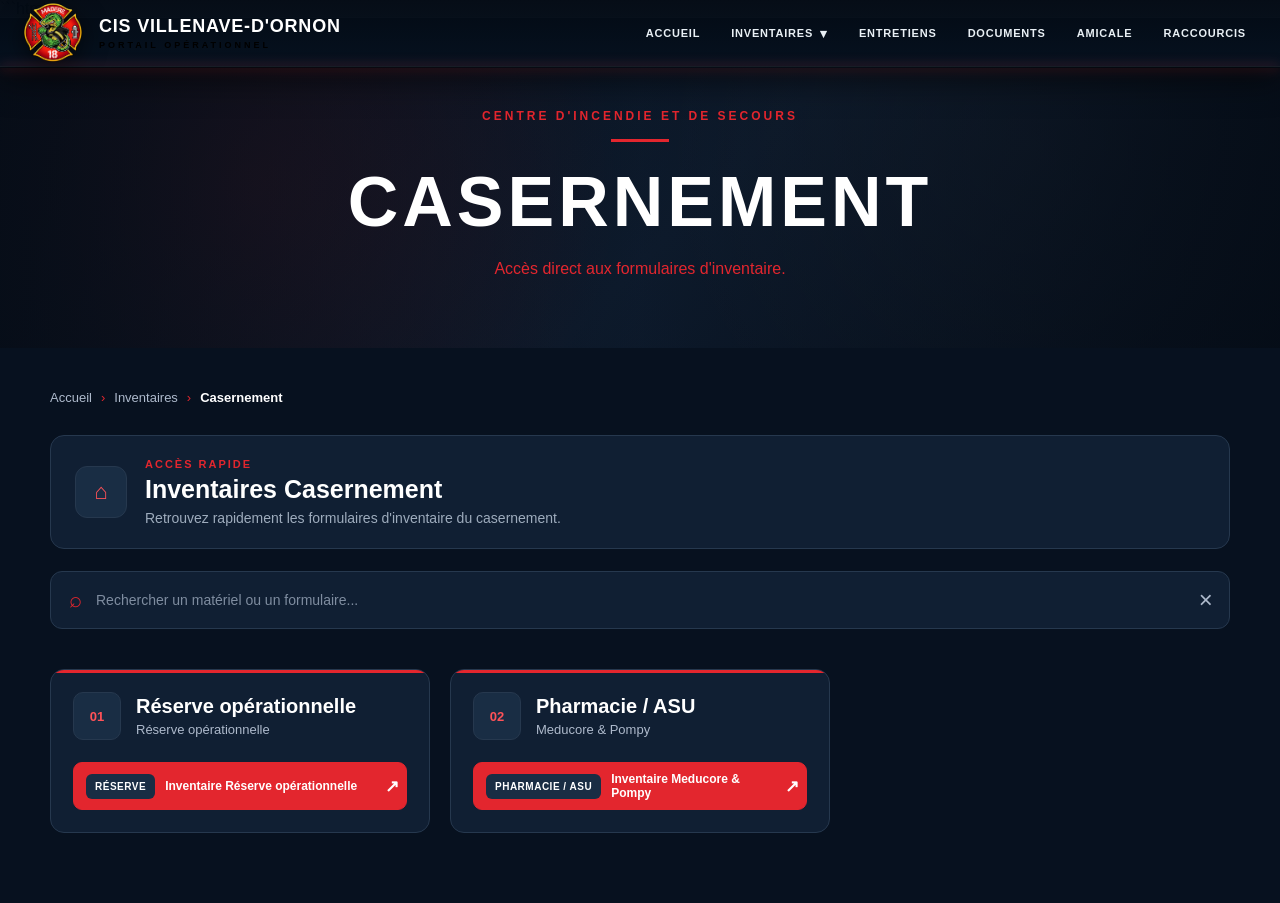
==== casernement.html @ f0e39e86 "Refactor casernement.html for better semantics Updated HTML structure and improved accessibility fea" ====
```html
<!DOCTYPE html>
<html lang="fr">

<head>
    <meta charset="UTF-8">
    <meta name="viewport" content="width=device-width, initial-scale=1.0">

    <title>Casernement — CIS Villenave-d'Ornon</title>

    <link rel="stylesheet" href="style.css">
    <link rel="stylesheet" href="casernement.css">
</head>

<body>

<header class="site-header">

    <div class="header-inner">

        <a href="index.html" class="brand">

            <img
                src="logo1.png"
                alt="CIS Villenave-d'Ornon"
                class="brand-logo"
            >

            <div class="brand-text">

                <div class="brand-title">
                    CIS VILLENAVE-D'ORNON
                </div>

                <div class="brand-subtitle">
                    PORTAIL OPÉRATIONNEL
                </div>

            </div>

        </a>


        <!-- BOUTON HAMBURGER -->

        <button
            class="mobile-toggle"
            id="mobileToggle"
            type="button"
            aria-label="Ouvrir le menu"
            aria-expanded="false"
        >
            <span></span>
            <span></span>
            <span></span>
        </button>


        <!-- MENU -->

        <nav class="nav" id="mainNav">

            <a
                href="index.html"
                class="nav-link"
            >
                ACCUEIL
            </a>


            <!-- INVENTAIRES -->

            <div
                class="nav-dropdown"
                id="inventoryDropdown"
            >

                <button
                    type="button"
                    class="nav-dropdown-toggle"
                    id="inventoryToggle"
                    aria-expanded="false"
                >

                    <span>
                        INVENTAIRES
                    </span>

                    <span class="dropdown-arrow">
                        ▾
                    </span>

                </button>


                <div
                    class="nav-dropdown-menu"
                    id="inventoryMenu"
                >

                    <a href="pages/inventaires.html">
                        <span class="submenu-icon">▣</span>
                        VUE D'ENSEMBLE
                    </a>

                    <a href="ssuap.html">
                        <span class="submenu-icon">＋</span>
                        SSUAP
                    </a>

                    <a href="incendie.html">
                        <span class="submenu-icon">◆</span>
                        INCENDIE
                    </a>

                    <a href="div.html">
                        <span class="submenu-icon">◇</span>
                        DIV
                    </a>

                    <a href="fdf.html">
                        <span class="submenu-icon">▲</span>
                        FDF
                    </a>

                    <a href="specialites.html">
                        <span class="submenu-icon">★</span>
                        SPÉCIALITÉS
                    </a>

                    <a href="standard.html">
                        <span class="submenu-icon">▤</span>
                        STANDARD
                    </a>

                    <a
                        href="casernement.html"
                        class="active"
                    >
                        <span class="submenu-icon">⌂</span>
                        CASERNEMENT
                    </a>

                </div>

            </div>


            <a
                href="pages/entretiens.html"
                class="nav-link"
            >
                ENTRETIENS
            </a>


            <a
                href="pages/documents.html"
                class="nav-link"
            >
                DOCUMENTS
            </a>


            <a
                href="pages/amicale.html"
                class="nav-link"
            >
                AMICALE
            </a>


            <a
                href="pages/raccourcis.html"
                class="nav-link"
            >
                RACCOURCIS
            </a>

        </nav>

    </div>

</header>


<main class="casernement-page">


    <!-- HERO -->

    <section class="casernement-hero">

        <div class="casernement-hero-overlay"></div>

        <div class="casernement-hero-content">

            <div class="casernement-eyebrow">
                CENTRE D'INCENDIE ET DE SECOURS
            </div>

            <div class="casernement-line"></div>

            <h1>
                CASERNEMENT
            </h1>

            <p>
                Accès direct aux formulaires d'inventaire.
            </p>

        </div>

    </section>


    <!-- CONTENU -->

    <section class="casernement-content">

        <div class="casernement-container">


            <!-- BREADCRUMB -->

            <div class="casernement-breadcrumb">

                <a href="index.html">
                    Accueil
                </a>

                <span>›</span>

                <a href="pages/inventaires.html">
                    Inventaires
                </a>

                <span>›</span>

                <strong>
                    Casernement
                </strong>

            </div>


            <!-- INTRO -->

            <div class="casernement-intro">

                <div class="casernement-intro-icon">
                    ⌂
                </div>

                <div>

                    <span class="casernement-label">
                        ACCÈS RAPIDE
                    </span>

                    <h2>
                        Inventaires Casernement
                    </h2>

                    <p>
                        Retrouvez rapidement les formulaires d'inventaire du casernement.
                    </p>

                </div>

            </div>


            <!-- RECHERCHE -->

            <div class="casernement-search">

                <span class="search-icon">
                    ⌕
                </span>

                <input
                    type="search"
                    id="casernementSearch"
                    placeholder="Rechercher un matériel ou un formulaire..."
                    autocomplete="off"
                    aria-label="Rechercher un matériel ou un formulaire"
                >

                <button
                    id="clearSearch"
                    type="button"
                    aria-label="Effacer"
                >
                    ×
                </button>

            </div>


            <div
                id="searchResult"
                class="search-result"
            ></div>


            <!-- CARTES -->

            <div
                class="casernement-grid"
                id="casernementGrid"
            >


                <!-- RÉSERVE OPÉRATIONNELLE -->

                <article
                    class="casernement-card"
                    data-search="réserve opérationnelle réserve casernement inventaire"
                >

                    <div class="casernement-card-header">

                        <span class="casernement-number">
                            01
                        </span>

                        <div>

                            <h3>
                                Réserve opérationnelle
                            </h3>

                            <p>
                                Réserve opérationnelle
                            </p>

                        </div>

                    </div>


                    <div class="casernement-actions">

                        <a
                            href="https://docs.google.com/forms/d/e/1FAIpQLSdKEdVyX-ITwIlX0ebpzCnUv12Ihp459CcIW13tg9Wz7VyOrA/viewform"
                            target="_blank"
                            rel="noopener"
                            class="casernement-button"
                            data-search="réserve opérationnelle réserve"
                        >

                            <span>
                                RÉSERVE
                            </span>

                            <strong>
                                Inventaire Réserve opérationnelle
                            </strong>

                            <b>
                                ↗
                            </b>

                        </a>

                    </div>

                </article>


                <!-- PHARMACIE / ASU -->

                <article
                    class="casernement-card"
                    data-search="pharmacie ASU Meducore Pompy casernement inventaire"
                >

                    <div class="casernement-card-header">

                        <span class="casernement-number">
                            02
                        </span>

                        <div>

                            <h3>
                                Pharmacie / ASU
                            </h3>

                            <p>
                                Meducore &amp; Pompy
                            </p>

                        </div>

                    </div>


                    <div class="casernement-actions">

                        <a
                            href="https://docs.google.com/forms/d/e/1FAIpQLScQ4mzrZjtt0AR9aKFWobl8DNGo-sbTzUiu4pML1xfWlsdzSg/viewform"
                            target="_blank"
                            rel="noopener"
                            class="casernement-button"
                            data-search="pharmacie ASU Meducore Pompy"
                        >

                            <span>
                                PHARMACIE / ASU
                            </span>

                            <strong>
                                Inventaire Meducore &amp; Pompy
                            </strong>

                            <b>
                                ↗
                            </b>

                        </a>

                    </div>

                </article>


            </div>


            <!-- AUCUN RÉSULTAT -->

            <div
                id="noResult"
                class="no-result"
            >

                <div>
                    🔎
                </div>

                <h3>
                    Aucun résultat
                </h3>

                <p>
                    Aucun matériel ou formulaire ne correspond à votre recherche.
                </p>

            </div>


        </div>

    </section>

</main>


<script>
document.addEventListener("DOMContentLoaded", () => {

    /* =====================================================
       MENU MOBILE
       ===================================================== */

    const mobileToggle = document.getElementById("mobileToggle");
    const mainNav = document.getElementById("mainNav");

    if (mobileToggle && mainNav) {

        mobileToggle.addEventListener("click", () => {

            mainNav.classList.toggle("active");

        });

    }


    /* =====================================================
       MENU INVENTAIRES
       ===================================================== */

    const inventoryDropdown =
        document.getElementById("inventoryDropdown");

    const inventoryToggle =
        document.getElementById("inventoryToggle");

    if (inventoryDropdown && inventoryToggle) {

        inventoryToggle.addEventListener("click", (event) => {

            event.preventDefault();
            event.stopPropagation();

            inventoryDropdown.classList.toggle("open");

        });

    }


    /* =====================================================
       RECHERCHE CASERNEMENT
       ===================================================== */

    const searchInput =
        document.getElementById("casernementSearch");

    const clearSearch =
        document.getElementById("clearSearch");

    const cards =
        document.querySelectorAll(".casernement-card");

    const noResult =
        document.getElementById("noResult");

    const searchResult =
        document.getElementById("searchResult");


    if (!searchInput) return;


    function normalize(text) {

        return text
            .toLowerCase()
            .normalize("NFD")
            .replace(/[\u0300-\u036f]/g, "");

    }


    function performSearch() {

        const query =
            normalize(searchInput.value.trim());

        let visibleCards = 0;


        cards.forEach(card => {

            const cardText =
                normalize(
                    card.innerText + " " +
                    Array.from(
                        card.querySelectorAll("[data-search]")
                    )
                    .map(element => element.dataset.search)
                    .join(" ")
                );


            const match =
                query === "" ||
                cardText.includes(query);


            card.style.display =
                match ? "" : "none";


            if (match) {
                visibleCards++;
            }

        });


        if (query !== "") {

            searchResult.textContent =
                visibleCards === 0
                    ? ""
                    : `${visibleCards} résultat${visibleCards > 1 ? "s" : ""}`;

        } else {

            searchResult.textContent = "";

        }


        if (query !== "" && visibleCards === 0) {

            noResult.classList.add("show");

        } else {

            noResult.classList.remove("show");

        }

    }


    searchInput.addEventListener(
        "input",
        performSearch
    );


    if (clearSearch) {

        clearSearch.addEventListener("click", () => {

            searchInput.value = "";

            performSearch();

            searchInput.focus();

        });

    }


    searchInput.addEventListener("keydown", (event) => {

        if (event.key === "Escape") {

            searchInput.value = "";

            performSearch();

        }

    });

});
</script>


</body>
</html>
---- style.css ----
```css
/* =========================================================
   CIS VILLENAVE-D'ORNON
   STYLE PREMIUM — PARTIE 1/2
   ========================================================= */

:root {
    --navy-dark: #030912;
    --navy: #071321;
    --navy-card: #0c2035;
    --navy-light: #14334f;

    --red: #d71920;
    --red-light: #ff4148;
    --red-dark: #a80f15;

    --white: #ffffff;
    --text: #edf3f8;
    --muted: #aab9c7;

    --header-height: 92px;
}


/* =========================================================
   RESET
   ========================================================= */

* {
    margin: 0;
    padding: 0;
    box-sizing: border-box;
}

html {
    width: 100%;
    min-height: 100%;
    scroll-behavior: smooth;
}

body {
    width: 100%;
    min-height: 100vh;
    overflow-x: hidden;

    font-family:
        Arial,
        Helvetica,
        sans-serif;

    color: var(--text);
    background: var(--navy-dark);
}


/* =========================================================
   AUCUN SOULIGNEMENT
   ========================================================= */

a,
a:hover,
a:focus,
a:active,
a:visited {
    text-decoration: none !important;
}


/* =========================================================
   HEADER
   ========================================================= */

.site-header {
    position: fixed;

    top: 0;
    left: 0;

    width: 100%;
    height: var(--header-height);

    z-index: 9999;

    background:
        linear-gradient(
            180deg,
            rgba(3, 10, 20, 0.99),
            rgba(6, 18, 32, 0.98)
        );

    border-bottom:
        1px solid
        rgba(255, 255, 255, 0.08);

    box-shadow:
        0 10px 35px
        rgba(0, 0, 0, 0.65);
}


/* filet rouge */

.site-header::after {
    content: "";

    position: absolute;

    left: 0;
    bottom: -2px;

    width: 100%;
    height: 2px;

    background:
        linear-gradient(
            90deg,
            transparent,
            var(--red-dark),
            var(--red-light),
            var(--red-dark),
            transparent
        );

    box-shadow:
        0 0 12px
        rgba(255, 65, 72, 0.55);
}


.header-inner {
    width:
        min(
            1400px,
            calc(100% - 40px)
        );

    height: 100%;

    margin: 0 auto;

    display: flex;

    align-items: center;

    justify-content: space-between;

    gap: 25px;
}


/* =========================================================
   MARQUE / LOGO
   ========================================================= */

.brand {
    display: flex;

    align-items: center;

    gap: 13px;

    min-width: 0;

    color: var(--white) !important;

    text-decoration: none !important;
}

.brand-logo {
    width: 66px;
    height: 66px;

    flex-shrink: 0;

    object-fit: contain;

    filter:
        drop-shadow(
            0 5px 12px
            rgba(0, 0, 0, 0.65)
        );
}

.brand-text {
    display: flex;

    flex-direction: column;

    gap: 5px;

    white-space: nowrap;
}

.brand-title {
    color: #ffffff;

    font-size: 18px;

    font-weight: 900;

    line-height: 1;

    letter-spacing: 0.8px;
}

.brand-subtitle {
    color: var(--red-light);

    font-size: 9px;

    font-weight: 800;

    letter-spacing: 3px;
}


/* =========================================================
   NAVIGATION
   ========================================================= */

.nav {
    display: flex;

    align-items: center;

    gap: 3px;
}

.nav-link,
.nav-dropdown-toggle {
    position: relative;

    min-height: 46px;

    padding:
        0 14px;

    display: flex;

    align-items: center;

    justify-content: center;

    gap: 7px;

    border: 0;

    border-radius: 6px;

    background: transparent !important;

    color: #e9f0f5 !important;

    font-size: 11px;

    font-weight: 800;

    letter-spacing: 0.8px;

    cursor: pointer;

    outline: none;

    text-decoration: none !important;

    transition:
        background 0.25s ease,
        color 0.25s ease;
}

.nav-link:hover,
.nav-dropdown-toggle:hover {
    color: #ffffff !important;

    background:
        rgba(255, 255, 255, 0.06) !important;
}


/*
   IMPORTANT :
   aucune ligne sous le texte du menu.
*/

.nav-link::after,
.nav-dropdown-toggle::after {
    display: none !important;
}


/* =========================================================
   INVENTAIRES — SOUS-MENU
   ========================================================= */

.nav-dropdown {
    position: relative;
}

.dropdown-arrow {
    color: var(--red-light);

    font-size: 13px;

    line-height: 1;

    transition:
        transform 0.25s ease;
}

.nav-dropdown.open
.dropdown-arrow {
    transform:
        rotate(180deg);
}

.nav-dropdown-menu {
    position: absolute;

    top:
        calc(100% + 10px);

    left: 50%;

    width: 245px;

    padding: 7px;

    background:
        linear-gradient(
            145deg,
            #102942,
            #050d18
        );

    border:
        1px solid
        rgba(255, 255, 255, 0.12);

    border-top:
        2px solid
        var(--red);

    border-radius:
        0 0 9px 9px;

    box-shadow:
        0 20px 45px
        rgba(0, 0, 0, 0.70);

    transform:
        translateX(-50%)
        translateY(-8px);

    opacity: 0;

    visibility: hidden;

    pointer-events: none;

    transition:
        opacity 0.2s ease,
        transform 0.2s ease;
}

.nav-dropdown:hover
.nav-dropdown-menu,
.nav-dropdown.open
.nav-dropdown-menu {
    opacity: 1;

    visibility: visible;

    pointer-events: auto;

    transform:
        translateX(-50%)
        translateY(0);
}

.nav-dropdown-menu a {
    width: 100%;

    min-height: 43px;

    padding:
        0 13px;

    display: flex;

    align-items: center;

    gap: 10px;

    border-radius: 5px;

    color: #e5edf3 !important;

    font-size: 11px;

    font-weight: 700;

    text-decoration: none !important;

    transition:
        background 0.2s ease,
        padding-left 0.2s ease;
}

.nav-dropdown-menu a:hover {
    padding-left: 18px;

    color: #ffffff !important;

    background:
        rgba(215, 25, 32, 0.16);
}

.submenu-icon {
    width: 21px;

    flex-shrink: 0;

    color: var(--red-light);

    text-align: center;

    font-size: 14px;
}


/* =========================================================
   HAMBURGER
   ========================================================= */

.mobile-toggle {
    display: none;

    width: 46px;
    height: 46px;

    flex-shrink: 0;

    align-items: center;

    justify-content: center;

    flex-direction: column;

    gap: 5px;

    border:
        1px solid
        rgba(255, 255, 255, 0.15);

    border-radius: 7px;

    background:
        linear-gradient(
            145deg,
            #12304c,
            #071522
        ) !important;

    cursor: pointer;

    outline: none;

    box-shadow:
        0 8px 20px
        rgba(0, 0, 0, 0.40);
}

.mobile-toggle span {
    width: 23px;
    height: 2px;

    display: block;

    background: #ffffff;

    border-radius: 3px;

    transition:
        transform 0.25s ease,
        opacity 0.25s ease;
}

.mobile-toggle.open
span:nth-child(1) {
    transform:
        translateY(7px)
        rotate(45deg);
}

.mobile-toggle.open
span:nth-child(2) {
    opacity: 0;
}

.mobile-toggle.open
span:nth-child(3) {
    transform:
        translateY(-7px)
        rotate(-45deg);
}


/* =========================================================
   MAIN
   ========================================================= */

main {
    width: 100%;

    padding-top:
        var(--header-height);

    background:
        linear-gradient(
            180deg,
            #050d18,
            #071523
        );
}


/* =========================================================
   HERO
   ========================================================= */

.hero {
    position: relative;

    width: 100%;

    height: 250px;
    min-height: 250px;

    display: flex;

    align-items: center;

    justify-content: center;

    padding:
        20px 25px;

    overflow: hidden;

    text-align: center;

    background-color: #071321;

    background-image:
        linear-gradient(
            rgba(3, 9, 18, 0.03),
            rgba(3, 9, 18, 0.08)
        ),
        url("photo.png");

    background-size: cover;

    background-position: center center;

    background-repeat: no-repeat;
}


/* voile presque transparent */

.hero-overlay {
    position: absolute;

    inset: 0;

    background:
        rgba(0, 0, 0, 0.025);

    pointer-events: none;
}


/* fondu discret en bas */

.hero::after {
    content: "";

    position: absolute;

    left: 0;
    bottom: 0;

    width: 100%;
    height: 28px;

    background:
        linear-gradient(
            transparent,
            rgba(5, 13, 24, 0.90)
        );

    pointer-events: none;
}

.hero-content {
    position: relative;

    z-index: 3;

    width: 100%;

    max-width: 950px;

    display: flex;

    flex-direction: column;

    align-items: center;

    justify-content: center;
}

.eyebrow {
    margin-bottom: 8px;

    color: #ffffff;

    font-size: 9px;

    font-weight: 800;

    letter-spacing: 2.5px;

    text-shadow:
        0 2px 8px
        rgba(0, 0, 0, 0.95);
}

.hero h1 {
    color: #ffffff;

    font-size:
        clamp(
            34px,
            5vw,
            60px
        );

    line-height: 1;

    font-weight: 900;

    letter-spacing: 1px;

    text-shadow:
        0 3px 14px
        rgba(0, 0, 0, 0.95);
}

.hero-line {
    width: 65px;

    height: 3px;

    margin:
        11px 0;

    border-radius: 5px;

    background:
        linear-gradient(
            90deg,
            var(--red-dark),
            var(--red-light),
            var(--red-dark)
        );

    box-shadow:
        0 0 12px
        rgba(255, 65, 72, 0.65);
}

.hero p {
    margin-bottom: 13px;

    color: #ffffff;

    font-size: 12px;

    line-height: 1.4;

    text-shadow:
        0 2px 9px
        rgba(0, 0, 0, 0.95);
}


/* =========================================================
   BOUTON HERO
   ========================================================= */

.hero-button {
    position: relative;

    min-width: 155px;
    min-height: 39px;

    padding:
        0 22px;

    display: inline-flex;

    align-items: center;

    justify-content: center;

    overflow: hidden;

    border:
        1px solid
        rgba(255, 255, 255, 0.20);

    border-radius: 5px;

    background:
        linear-gradient(
            135deg,
            #e52a31,
            #a70f15
        );

    color: #ffffff !important;

    font-size: 10px;

    font-weight: 900;

    letter-spacing: 1.2px;

    text-decoration: none !important;

    box-shadow:
        0 8px 22px
        rgba(0, 0, 0, 0.45),
        0 0 15px
        rgba(215, 25, 32, 0.22);

    transition:
        transform 0.25s ease,
        box-shadow 0.25s ease;
}

.hero-button:hover {
    transform:
        translateY(-2px);

    box-shadow:
        0 12px 28px
        rgba(0, 0, 0, 0.55),
        0 0 22px
        rgba(215, 25, 32, 0.32);
}

.hero-button::before {
    content: "";

    position: absolute;

    top: 0;
    left: -120%;

    width: 65%;
    height: 100%;

    background:
        linear-gradient(
            90deg,
            transparent,
            rgba(255, 255, 255, 0.28),
            transparent
        );

    transform:
        skewX(-20deg);

    transition:
        left 0.6s ease;
}

.hero-button:hover::before {
    left: 140%;
}
```css
/* =========================================================
   CIS VILLENAVE-D'ORNON
   STYLE PREMIUM — PARTIE 2/2
   ========================================================= */


/* =========================================================
   CARTES
   ========================================================= */

.quick-access {
    position: relative;

    width:
        min(
            1380px,
            calc(100% - 50px)
        );

    margin: 0 auto;

    padding:
        25px 0 65px;
}

.cards {
    display: grid;

    grid-template-columns:
        repeat(
            5,
            minmax(0, 1fr)
        );

    gap: 20px;
}


/* =========================================================
   CARTE PRINCIPALE
   ========================================================= */

.card {
    position: relative;

    min-width: 0;

    min-height: 245px;

    padding:
        24px 22px;

    overflow: hidden;

    display: flex;

    flex-direction: column;

    background:
        linear-gradient(
            145deg,
            #12304b 0%,
            #0b2034 48%,
            #06111d 100%
        ) !important;

    color: #ffffff !important;

    border:
        1px solid
        rgba(255, 255, 255, 0.11);

    border-top:
        3px solid
        var(--red);

    border-radius: 10px;

    box-shadow:
        0 15px 35px
        rgba(0, 0, 0, 0.48),

        inset 0 1px 0
        rgba(255, 255, 255, 0.08);

    text-decoration:
        none !important;

    transition:
        transform 0.3s ease,
        box-shadow 0.3s ease,
        border-color 0.3s ease;
}


/* reflet */

.card::before {
    content: "";

    position: absolute;

    top: -70%;
    left: -130%;

    width: 70%;
    height: 210%;

    background:
        linear-gradient(
            90deg,
            transparent,
            rgba(255, 255, 255, 0.10),
            transparent
        );

    transform:
        rotate(14deg);

    pointer-events: none;

    transition:
        left 0.7s ease;
}

.card:hover::before {
    left: 150%;
}

.card:hover {
    transform:
        translateY(-6px);

    border-color:
        rgba(255, 255, 255, 0.18);

    box-shadow:
        0 23px 45px
        rgba(0, 0, 0, 0.58),

        0 0 25px
        rgba(215, 25, 32, 0.18),

        inset 0 1px 0
        rgba(255, 255, 255, 0.10);
}


/* =========================================================
   ICÔNE
   ========================================================= */

.card-icon {
    position: relative;

    z-index: 2;

    width: 50px;
    height: 50px;

    min-width: 50px;
    min-height: 50px;

    margin-bottom: 17px;

    display: flex;

    align-items: center;
    justify-content: center;

    border:
        1px solid
        rgba(255, 255, 255, 0.18);

    border-radius: 9px;

    background:
        linear-gradient(
            145deg,
            #e52a31,
            #a70f15
        );

    color: #ffffff;

    font-size: 22px;

    line-height: 1;

    box-shadow:
        0 8px 18px
        rgba(0, 0, 0, 0.40),

        0 0 14px
        rgba(215, 25, 32, 0.18);

    transition:
        transform 0.3s ease,
        box-shadow 0.3s ease;
}

.card:hover .card-icon {
    transform:
        translateY(-3px);

    box-shadow:
        0 12px 24px
        rgba(0, 0, 0, 0.45),

        0 0 20px
        rgba(215, 25, 32, 0.30);
}


/* =========================================================
   TITRE DES CARTES
   ========================================================= */

.card h3 {
    position: relative;

    z-index: 2;

    width: 100%;

    margin:
        0 0 10px;

    color: #ffffff !important;

    font-size: 15px;

    font-weight: 900;

    line-height: 1.3;

    letter-spacing: 0.4px;

    white-space: normal;

    overflow: visible;

    text-overflow: clip;

    word-break: normal;

    overflow-wrap: break-word;

    text-decoration:
        none !important;
}


/* =========================================================
   DESCRIPTION
   ========================================================= */

.card p {
    position: relative;

    z-index: 2;

    width: 100%;

    margin: 0;

    flex: 1;

    color: #b8c6d1 !important;

    font-size: 12px;

    font-weight: 400;

    line-height: 1.6;

    white-space: normal;

    overflow: visible;

    text-overflow: clip;

    word-break: normal;

    overflow-wrap: break-word;

    text-decoration:
        none !important;
}


/* =========================================================
   LIEN ACCÉDER
   ========================================================= */

.card-link {
    position: relative;

    z-index: 2;

    display: block;

    width: 100%;

    margin-top: 18px;

    color: #ffffff !important;

    font-size: 10px;

    font-weight: 900;

    line-height: 1.3;

    letter-spacing: 1.2px;

    white-space: nowrap;

    text-decoration:
        none !important;

    transition:
        color 0.2s ease;
}

.card:hover .card-link {
    color:
        var(--red-light) !important;
}


/* =========================================================
   FOOTER
   ========================================================= */

footer {
    width: 100%;

    background:
        linear-gradient(
            180deg,
            #071321,
            #030912
        );

    color: #ffffff;
}

.footer-red-band {
    width: 100%;

    height: 3px;

    background:
        linear-gradient(
            90deg,
            transparent,
            var(--red),
            var(--red-light),
            var(--red),
            transparent
        );

    box-shadow:
        0 0 12px
        rgba(215, 25, 32, 0.55);
}

.footer-inner {
    width:
        min(
            1380px,
            calc(100% - 50px)
        );

    margin: 0 auto;

    padding:
        30px 0;

    display: flex;

    align-items: center;

    justify-content: space-between;

    gap: 30px;
}

.footer-brand {
    display: flex;

    flex-direction: column;

    gap: 5px;
}

.footer-brand strong {
    color: #ffffff;

    font-size: 13px;

    font-weight: 900;

    letter-spacing: 0.8px;
}

.footer-brand span {
    color: #788b9c;

    font-size: 10px;
}

.footer-links {
    display: flex;

    flex-wrap: wrap;

    align-items: center;

    justify-content: flex-end;

    gap:
        10px 18px;
}

.footer-links a {
    color: #9eafbf !important;

    font-size: 10px;

    font-weight: 700;

    text-decoration:
        none !important;

    transition:
        color 0.2s ease;
}

.footer-links a:hover {
    color:
        #ffffff !important;
}

.footer-bottom {
    width: 100%;

    padding:
        12px 20px;

    border-top:
        1px solid
        rgba(255, 255, 255, 0.06);

    background:
        rgba(0, 0, 0, 0.22);

    color: #617384;

    text-align: center;

    font-size: 9px;

    line-height: 1.5;
}


/* =========================================================
   TABLETTE
   ========================================================= */

@media screen and (max-width: 1150px) {

    .header-inner {
        width:
            calc(100% - 30px);
    }

    .brand-title {
        font-size: 16px;
    }

    .nav-link,
    .nav-dropdown-toggle {
        padding:
            0 8px;

        font-size: 10px;
    }

    .quick-access {
        width:
            calc(100% - 30px);
    }

    .cards {
        grid-template-columns:
            repeat(
                3,
                minmax(0, 1fr)
            );

        gap: 18px;
    }

    .card {
        min-height: 230px;
    }
}


/* =========================================================
   MOBILE
   ========================================================= */

@media screen and (max-width: 850px) {

    :root {
        --header-height: 76px;
    }


    /* HEADER */

    .site-header {
        height:
            var(--header-height);
    }

    .header-inner {
        width: 100%;

        padding:
            0 12px;

        gap: 8px;
    }

    .brand {
        flex: 1;

        gap: 9px;
    }

    .brand-logo {
        width: 50px;
        height: 50px;
    }

    .brand-title {
        overflow: hidden;

        text-overflow: ellipsis;

        white-space: nowrap;

        font-size: 13px;

        letter-spacing: 0.3px;
    }

    .brand-subtitle {
        display: none;
    }

    .mobile-toggle {
        display: flex;
    }


    /* MENU */

    .nav {
        position: fixed !important;

        top:
            var(--header-height) !important;

        left: 0 !important;

        width: 100% !important;

        height:
            calc(
                100dvh -
                var(--header-height)
            );

        max-height:
            calc(
                100dvh -
                var(--header-height)
            );

        overflow-y: auto;

        display: none;

        flex-direction: column;

        align-items: stretch;

        gap: 0;

        padding:
            8px 12px 25px;

        background:
            linear-gradient(
                180deg,
                #071426,
                #030b15
            ) !important;

        border-bottom:
            2px solid
            var(--red);

        box-shadow:
            0 20px 45px
            rgba(0, 0, 0, 0.75);

        z-index: 9998;
    }

    .nav.active {
        display: flex !important;
    }

    .nav-link,
    .nav-dropdown-toggle {
        width: 100% !important;

        min-height: 52px;

        padding:
            0 16px;

        justify-content:
            space-between;

        color:
            #edf3f8 !important;

        font-size: 13px;

        text-align: left;

        text-decoration:
            none !important;
    }

    .nav-link::after,
    .nav-dropdown-toggle::after {
        display: none !important;
    }

    .nav-link:hover,
    .nav-dropdown-toggle:hover {
        background:
            rgba(
                255,
                255,
                255,
                0.05
            ) !important;
    }


    /* SOUS-MENU MOBILE */

    .nav-dropdown {
        width: 100%;
    }

    .nav-dropdown-menu {
        position: static !important;

        width: 100% !important;

        display: none;

        margin: 0;

        padding:
            4px 0 8px 12px;

        background:
            rgba(
                0,
                0,
                0,
                0.18
            ) !important;

        border: 0 !important;

        border-left:
            2px solid
            var(--red) !important;

        border-radius: 0 !important;

        box-shadow: none !important;

        transform: none !important;

        opacity: 1 !important;

        visibility: visible !important;

        pointer-events: auto !important;
    }

    .nav-dropdown.open
    .nav-dropdown-menu {
        display: block !important;
    }

    .nav-dropdown-menu a {
        width: 100%;

        min-height: 45px;

        padding:
            0 14px;

        display: flex;

        align-items: center;

        gap: 10px;

        color:
            #dce6ee !important;

        font-size: 12px;

        text-decoration:
            none !important;
    }

    .nav-dropdown-menu a:hover {
        padding-left:
            18px;

        background:
            rgba(
                215,
                25,
                32,
                0.14
            ) !important;
    }


    /* HERO MOBILE */

    main {
        padding-top:
            var(--header-height);
    }

    .hero {
        height: 250px;
        min-height: 250px;

        padding:
            18px 15px;

        background-size:
            cover;

        background-position:
            center center;
    }

    .hero::after {
        height: 22px;
    }

    .eyebrow {
        margin-bottom: 7px;

        font-size: 8px;

        letter-spacing: 1.8px;
    }

    .hero h1 {
        font-size:
            clamp(
                27px,
                9vw,
                43px
            );

        line-height: 1.05;
    }

    .hero-line {
        width: 52px;

        height: 2px;

        margin:
            10px 0;
    }

    .hero p {
        max-width: 310px;

        margin-bottom: 12px;

        font-size: 12px;
    }

    .hero-button {
        min-width: 145px;

        min-height: 38px;
    }


    /* CARTES MOBILE */

    .quick-access {
        width:
            calc(100% - 22px);

        padding:
            17px 0 45px;
    }

    .cards {
        grid-template-columns: 1fr;

        gap: 14px;
    }

    .card {
        width: 100%;

        min-height: 205px;

        padding:
            21px 20px;
    }

    .card-icon {
        width: 49px;
        height: 49px;

        min-width: 49px;
        min-height: 49px;

        margin-bottom: 15px;

        font-size: 21px;
    }

    .card h3 {
        font-size: 16px;

        line-height: 1.3;
    }

    .card p {
        font-size: 13px;

        line-height: 1.55;
    }

    .card-link {
        margin-top: 17px;
    }


    /* FOOTER MOBILE */

    .footer-inner {
        width:
            calc(100% - 24px);

        padding:
            27px 0;

        flex-direction:
            column;

        align-items:
            flex-start;

        gap: 20px;
    }

    .footer-links {
        width: 100%;

        justify-content:
            flex-start;

        gap:
            12px 17px;
    }
}


/* =========================================================
   PETIT MOBILE
   ========================================================= */

@media screen and (max-width: 420px) {

    :root {
        --header-height: 72px;
    }

    .header-inner {
        padding:
            0 10px;
    }

    .brand-logo {
        width: 46px;
        height: 46px;
    }

    .brand-title {
        font-size: 12px;
    }

    .mobile-toggle {
        width: 42px;
        height: 42px;
    }

    .hero {
        height: 250px;
        min-height: 250px;

        background-position:
            center center;
    }

    .hero h1 {
        font-size: 28px;
    }

    .quick-access {
        width:
            calc(100% - 18px);
    }

    .card {
        min-height: 200px;

        padding:
            20px 18px;
    }

    .card-icon {
        width: 48px;
        height: 48px;

        min-width: 48px;
        min-height: 48px;
    }

    .card h3 {
        font-size: 15px;
    }

    .card p {
        font-size: 12px;

        line-height: 1.55;
    }
}


/* =========================================================
   ACCESSIBILITÉ
   ========================================================= */

@media (prefers-reduced-motion: reduce) {

    *,
    *::before,
    *::after {
        animation-duration: 0.01ms !important;
        animation-iteration-count: 1 !important;
        transition-duration: 0.01ms !important;
    }
}
/* =========================================================
   CORRECTION HEADER — INCENDIE
   ========================================================= */

/* Logo utilisé par les pages */
.brand img {
    width: 66px !important;
    height: 66px !important;

    flex-shrink: 0 !important;

    object-fit: contain !important;

    display: block !important;

    filter:
        drop-shadow(
            0 5px 12px
            rgba(0, 0, 0, 0.65)
        );
}


/* Le HTML utilise main-nav et non nav */
.main-nav {
    display: flex;

    align-items: center;

    gap: 3px;
}


/* Liens du menu */
.main-nav > a,
.main-nav .nav-dropdown-toggle {
    position: relative;

    min-height: 46px;

    padding: 0 14px;

    display: flex;

    align-items: center;

    justify-content: center;

    gap: 7px;

    border: 0;

    border-radius: 6px;

    background: transparent !important;

    color: #e9f0f5 !important;

    font-size: 11px;

    font-weight: 800;

    letter-spacing: 0.8px;

    cursor: pointer;

    text-decoration: none !important;
}


/* =========================================================
   MOBILE
   ========================================================= */

@media screen and (max-width: 850px) {

    .brand img {
        width: 50px !important;
        height: 50px !important;
    }

    .main-nav {
        position: fixed !important;

        top: var(--header-height) !important;

        left: 0 !important;

        width: 100% !important;

        height: calc(100dvh - var(--header-height));

        overflow-y: auto;

        display: none;

        flex-direction: column;

        align-items: stretch;

        gap: 0;

        padding: 8px 12px 25px;

        background:
            linear-gradient(
                180deg,
                #071426,
                #030b15
            ) !important;

        border-bottom:
            2px solid
            var(--red);

        box-shadow:
            0 20px 45px
            rgba(0, 0, 0, 0.75);

        z-index: 9998;
    }

    .main-nav.open {
        display: flex !important;
    }

    .main-nav > a,
    .main-nav .nav-dropdown-toggle {
        width: 100% !important;

        min-height: 52px;

        padding: 0 16px;

        justify-content: space-between;

        font-size: 13px;
    }
}

/* =========================================================
   MENU PRINCIPAL — COMPATIBILITÉ MAIN-NAV
   ========================================================= */

.main-nav {
    display: flex;
    align-items: center;
    gap: 3px;
}

.main-nav > a,
.main-nav .nav-dropdown-toggle {
    position: relative;
    min-height: 46px;
    padding: 0 14px;

    display: flex;
    align-items: center;
    justify-content: center;

    gap: 7px;

    border: 0;
    border-radius: 6px;

    background: transparent !important;
    color: #e9f0f5 !important;

    font-size: 11px;
    font-weight: 800;
    letter-spacing: 0.8px;

    cursor: pointer;
    text-decoration: none !important;
}


/* =========================================================
   MOBILE / HAMBURGER
   ========================================================= */

@media screen and (max-width: 850px) {

    .main-nav {
        position: fixed !important;

        top: var(--header-height) !important;
        left: 0 !important;

        width: 100% !important;
        height: calc(100dvh - var(--header-height));

        overflow-y: auto;

        display: none;

        flex-direction: column;
        align-items: stretch;

        gap: 0;

        padding: 8px 12px 25px;

        background:
            linear-gradient(
                180deg,
                #071426,
                #030b15
            ) !important;

        border-bottom: 2px solid var(--red);

        box-shadow:
            0 20px 45px
            rgba(0, 0, 0, 0.75);

        z-index: 9998;
    }

    /* OUVERTURE DU HAMBURGER */
    .main-nav.open {
        display: flex !important;
    }

    .main-nav > a,
    .main-nav .nav-dropdown-toggle {
        width: 100% !important;

        min-height: 52px;

        padding: 0 16px;

        justify-content: space-between;

        font-size: 13px;
    }

    .main-nav .nav-dropdown {
        width: 100%;
    }

}
---- casernement.css ----
```css
.casernement-page {
    min-height: 100vh;
}


/* =========================
   HERO
========================= */

.casernement-hero {
    position: relative;
    min-height: 330px;

    display: flex;
    align-items: center;
    justify-content: center;

    overflow: hidden;

    background: linear-gradient(
        135deg,
        #07111f 0%,
        #101f33 55%,
        #07111f 100%
    );
}

.casernement-hero::before {
    content: "";
    position: absolute;
    inset: 0;

    background:
        radial-gradient(
            circle at 20% 50%,
            rgba(227, 38, 46, 0.16),
            transparent 35%
        ),
        radial-gradient(
            circle at 80% 40%,
            rgba(255, 255, 255, 0.04),
            transparent 35%
        );
}

.casernement-hero-overlay {
    position: absolute;
    inset: 0;

    background: linear-gradient(
        90deg,
        rgba(5, 12, 22, 0.85),
        rgba(5, 12, 22, 0.25),
        rgba(5, 12, 22, 0.85)
    );
}

.casernement-hero-content {
    position: relative;
    z-index: 2;

    width: min(1100px, calc(100% - 40px));

    padding: 80px 0 60px;

    text-align: center;
}

.casernement-eyebrow {
    margin-bottom: 16px;

    color: #e3262e;

    font-size: 12px;
    font-weight: 800;
    letter-spacing: 3px;
    text-transform: uppercase;
}

.casernement-line {
    width: 58px;
    height: 3px;

    margin: 0 auto 20px;

    background: #e3262e;
}

.casernement-hero h1 {
    margin: 0;

    color: #ffffff;

    font-size: clamp(44px, 6vw, 70px);
    font-weight: 900;
    letter-spacing: 4px;
}

.casernement-hero p {
    margin: 18px 0 0;

    color: #e3262e;

    font-size: 16px;
}


/* =========================
   CONTENT
========================= */

.casernement-content {
    padding: 42px 0 70px;

    background: #07111f;
}

.casernement-container {
    width: min(1180px, calc(100% - 40px));

    margin: 0 auto;
}


/* =========================
   BREADCRUMB
========================= */

.casernement-breadcrumb {
    display: flex;
    align-items: center;
    flex-wrap: wrap;
    gap: 9px;

    margin-bottom: 30px;

    color: #aebacc;

    font-size: 13px;
}

.casernement-breadcrumb a {
    color: #aebacc !important;
    text-decoration: none;
}

.casernement-breadcrumb a:hover {
    color: #ffffff !important;
}

.casernement-breadcrumb span {
    color: #e3262e;
}

.casernement-breadcrumb strong {
    color: #ffffff;
}


/* =========================
   INTRO
========================= */

.casernement-intro {
    display: flex;
    align-items: center;
    gap: 18px;

    padding: 22px 24px;

    background: #101f33;

    border: 1px solid #26384e;
    border-radius: 14px;
}

.casernement-intro-icon {
    display: flex;
    align-items: center;
    justify-content: center;

    width: 52px;
    height: 52px;

    flex: 0 0 52px;

    background: #192d44;

    border: 1px solid #26384e;
    border-radius: 12px;

    color: #ff5258;

    font-size: 22px;
}

.casernement-label {
    display: block;

    margin-bottom: 5px;

    color: #e3262e;

    font-size: 11px;
    font-weight: 800;
    letter-spacing: 2px;
}

.casernement-intro h2 {
    margin: 0 0 6px;

    color: #ffffff;

    font-size: 25px;
}

.casernement-intro p {
    margin: 0;

    color: #9eacbd;

    font-size: 14px;
}


/* =========================
   SEARCH
========================= */

.casernement-search {
    display: flex;
    align-items: center;

    margin-top: 22px;

    min-height: 56px;

    background: #101f33;

    border: 1px solid #26384e;
    border-radius: 12px;

    overflow: hidden;

    transition: border-color 0.2s ease;
}

.casernement-search:focus-within {
    border-color: #e3262e;
}

.casernement-search .search-icon {
    padding-left: 18px;

    color: #e3262e;

    font-size: 22px;
}

.casernement-search input {
    width: 100%;

    padding: 16px 14px;

    background: transparent;

    border: 0;
    outline: none;

    color: #ffffff;

    font-size: 14px;
}

.casernement-search input::placeholder {
    color: #7f8da0;
}

.casernement-search button {
    width: 50px;
    height: 56px;

    border: 0;

    background: transparent;

    color: #aebacc;

    font-size: 24px;

    cursor: pointer;
}

.casernement-search button:hover {
    color: #ffffff;
}

.search-result {
    min-height: 20px;

    margin: 10px 2px;

    color: #9eacbd;

    font-size: 13px;
}


/* =========================
   GRID
========================= */

.casernement-grid {
    display: grid;

    grid-template-columns: repeat(3, minmax(0, 1fr));

    gap: 20px;
}


/* =========================
   CARDS
========================= */

.casernement-card {
    position: relative;

    padding: 22px;

    background: #101f33;

    border: 1px solid #26384e;
    border-radius: 14px;

    overflow: hidden;

    transition:
        transform 0.2s ease,
        border-color 0.2s ease;
}

.casernement-card::before {
    content: "";

    position: absolute;

    top: 0;
    left: 0;
    right: 0;

    height: 3px;

    background: #e3262e;
}

.casernement-card:hover {
    transform: translateY(-3px);

    border-color: #e3262e;
}

.casernement-card-header {
    display: flex;
    align-items: center;

    gap: 15px;
}

.casernement-number {
    display: flex;
    align-items: center;
    justify-content: center;

    width: 48px;
    height: 48px;

    flex: 0 0 48px;

    background: #192d44;

    border: 1px solid #26384e;
    border-radius: 10px;

    color: #ff5258;

    font-size: 13px;
    font-weight: 800;
}

.casernement-card h3 {
    margin: 0 0 4px;

    color: #ffffff;

    font-size: 20px;
    font-weight: 800;
}

.casernement-card p {
    margin: 0;

    color: #aebacc;

    font-size: 13px;
}


/* =========================
   BUTTON
========================= */

.casernement-actions {
    margin-top: 22px;
}

.casernement-button {
    display: flex;
    align-items: center;

    min-height: 48px;

    padding: 6px 7px 6px 12px;

    background: #e3262e;

    border: 1px solid #e3262e;
    border-radius: 9px;

    color: #ffffff;

    text-decoration: none;

    transition:
        background 0.2s ease,
        border-color 0.2s ease;
}

.casernement-button:hover {
    background: #bd1d25;

    border-color: #bd1d25;
}

.casernement-button span {
    display: inline-flex;
    align-items: center;
    justify-content: center;

    min-width: 68px;

    padding: 7px 9px;

    background: #192d44;

    border-radius: 6px;

    color: #ffffff;

    font-size: 10px;
    font-weight: 800;
    letter-spacing: 0.5px;
}

.casernement-button strong {
    flex: 1;

    padding: 0 10px;

    color: #ffffff;

    font-size: 12px;
    font-weight: 700;
}

.casernement-button b {
    color: #ffffff;

    font-size: 17px;
}


/* =========================
   NO RESULT
========================= */

.no-result {
    display: none;

    margin-top: 20px;

    padding: 35px 20px;

    text-align: center;

    background: #101f33;

    border: 1px solid #26384e;
    border-radius: 14px;
}

.no-result.show {
    display: block;
}

.no-result > div {
    margin-bottom: 10px;

    font-size: 28px;
}

.no-result h3 {
    margin: 0 0 6px;

    color: #ffffff;
}

.no-result p {
    margin: 0;

    color: #9eacbd;

    font-size: 14px;
}


/* =========================
   BACK BUTTON
========================= */

.casernement-back {
    margin-top: 28px;
}

.back-inventory-button {
    display: inline-flex;
    align-items: center;
    gap: 10px;

    padding: 11px 16px;

    background: #101f33;

    border: 1px solid #26384e;
    border-radius: 9px;

    color: #ffffff;

    text-decoration: none;

    font-size: 13px;
    font-weight: 700;

    transition:
        background 0.2s ease,
        border-color 0.2s ease;
}

.back-inventory-button:hover {
    background: #192d44;

    border-color: #e3262e;
}

.back-inventory-button span {
    color: #ff5258;

    font-size: 17px;
}


/* =========================
   FOOTER
========================= */

.site-footer {
    background: #050c16;
}

.site-footer .footer-links a {
    color: #aebacc;
}

.site-footer .footer-links a:hover {
    color: #ffffff;
}


/* =========================
   RESPONSIVE
========================= */

@media (max-width: 950px) {

    .casernement-grid {
        grid-template-columns: repeat(2, minmax(0, 1fr));
    }

}


@media (max-width: 650px) {

    .casernement-hero {
        min-height: 290px;
    }

    .casernement-hero-content {
        padding: 70px 0 50px;
    }

    .casernement-content {
        padding: 32px 0 55px;
    }

    .casernement-container {
        width: min(100% - 28px, 1180px);
    }

    .casernement-intro {
        align-items: flex-start;
        padding: 18px;
    }

    .casernement-grid {
        grid-template-columns: 1fr;
    }

}


@media (max-width: 450px) {

    .casernement-hero h1 {
        font-size: 40px;
        letter-spacing: 3px;
    }

    .casernement-hero p {
        font-size: 14px;
    }

    .casernement-intro-icon {
        width: 46px;
        height: 46px;
        flex-basis: 46px;
    }

    .casernement-intro h2 {
        font-size: 21px;
    }

    .casernement-card {
        padding: 18px;
    }

}
```css
/* =========================================================
   MENU MOBILE
   ========================================================= */

@media (max-width: 900px) {

    .site-header {
        position: relative !important;
        z-index: 9999 !important;
    }

    .header-inner {
        position: relative !important;
    }

    .mobile-toggle {
        display: flex !important;
        position: relative !important;
        z-index: 10001 !important;
        cursor: pointer !important;
    }

    #mainNav.nav {
        display: none !important;
        position: absolute !important;
        top: 100% !important;
        left: 0 !important;
        right: 0 !important;
        width: 100% !important;

        flex-direction: column !important;
        align-items: stretch !important;

        padding: 15px !important;
        box-sizing: border-box !important;

        background: #07111f !important;
        border-top: 1px solid #26384e !important;

        z-index: 10000 !important;
    }

    #mainNav.nav.active {
        display: flex !important;
    }

    #mainNav .nav-link,
    #mainNav .nav-dropdown-toggle {
        width: 100% !important;
        box-sizing: border-box !important;
        padding: 14px 16px !important;

        color: #ffffff !important;
        text-align: left !important;
        background: transparent !important;
    }

    #mainNav .nav-dropdown {
        width: 100% !important;
    }

    #mainNav .nav-dropdown-menu {
        position: static !important;
        display: none !important;

        width: 100% !important;
        box-sizing: border-box !important;

        margin-top: 5px !important;

        background: #101f33 !important;
        border: 1px solid #26384e !important;
        border-radius: 10px !important;
    }

    #mainNav .nav-dropdown.open .nav-dropdown-menu {
        display: block !important;
    }

    #mainNav .nav-dropdown-menu a {
        display: flex !important;
        align-items: center !important;
        gap: 10px !important;

        padding: 12px 15px !important;

        color: #ffffff !important;
        text-decoration: none !important;
    }

}
```
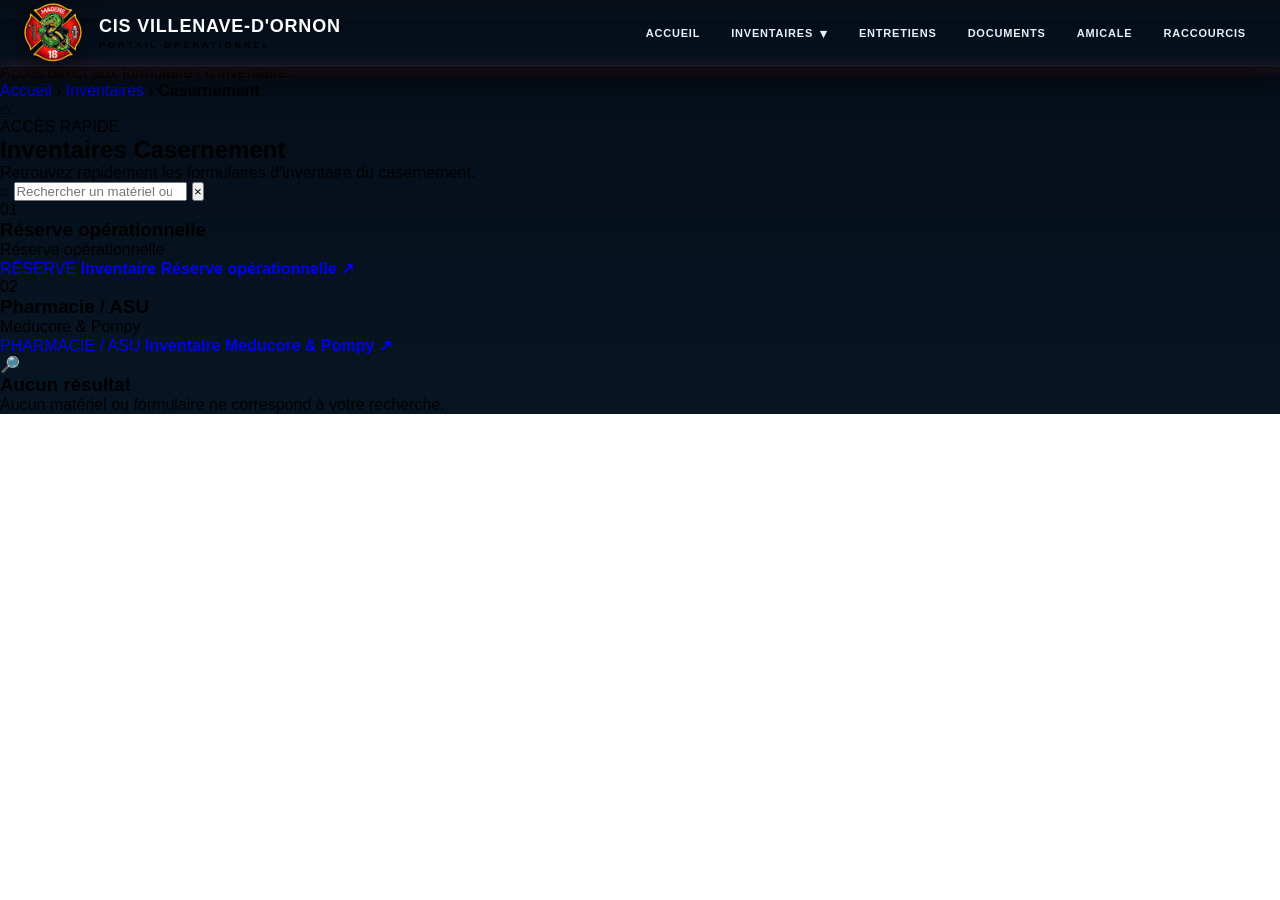
==== commit 0e32411b: "Update casernement.html" ====
--- a/casernement.html
+++ b/casernement.html
@@ -19,15 +19,11 @@
     <div class="header-inner">
 
         <a href="index.html" class="brand">
-
-            <img
-                src="logo1.png"
-                alt="CIS Villenave-d'Ornon"
-                class="brand-logo"
-            >
+            <img src="logo1.png"
+                 alt="CIS Villenave-d'Ornon"
+                 class="brand-logo">
 
             <div class="brand-text">
-
                 <div class="brand-title">
                     CIS VILLENAVE-D'ORNON
                 </div>
@@ -35,68 +31,44 @@
                 <div class="brand-subtitle">
                     PORTAIL OPÉRATIONNEL
                 </div>
-
-            </div>
-
+            </div>
         </a>
-
-
-        <!-- BOUTON HAMBURGER -->
 
         <button
             class="mobile-toggle"
             id="mobileToggle"
             type="button"
             aria-label="Ouvrir le menu"
-            aria-expanded="false"
-        >
+            aria-expanded="false">
+
             <span></span>
             <span></span>
             <span></span>
+
         </button>
 
-
-        <!-- MENU -->
-
         <nav class="nav" id="mainNav">
 
-            <a
-                href="index.html"
-                class="nav-link"
-            >
+            <a href="index.html" class="nav-link">
                 ACCUEIL
             </a>
 
-
-            <!-- INVENTAIRES -->
-
-            <div
-                class="nav-dropdown"
-                id="inventoryDropdown"
-            >
+            <div class="nav-dropdown" id="inventoryDropdown">
 
                 <button
                     type="button"
                     class="nav-dropdown-toggle"
                     id="inventoryToggle"
-                    aria-expanded="false"
-                >
-
-                    <span>
-                        INVENTAIRES
-                    </span>
-
-                    <span class="dropdown-arrow">
-                        ▾
-                    </span>
+                    aria-expanded="false">
+
+                    <span>INVENTAIRES</span>
+                    <span class="dropdown-arrow">▾</span>
 
                 </button>
-
 
                 <div
                     class="nav-dropdown-menu"
-                    id="inventoryMenu"
-                >
+                    id="inventoryMenu">
 
                     <a href="pages/inventaires.html">
                         <span class="submenu-icon">▣</span>
@@ -133,10 +105,7 @@
                         STANDARD
                     </a>
 
-                    <a
-                        href="casernement.html"
-                        class="active"
-                    >
+                    <a href="casernement.html" class="active">
                         <span class="submenu-icon">⌂</span>
                         CASERNEMENT
                     </a>
@@ -145,35 +114,19 @@
 
             </div>
 
-
-            <a
-                href="pages/entretiens.html"
-                class="nav-link"
-            >
+            <a href="pages/entretiens.html" class="nav-link">
                 ENTRETIENS
             </a>
 
-
-            <a
-                href="pages/documents.html"
-                class="nav-link"
-            >
+            <a href="pages/documents.html" class="nav-link">
                 DOCUMENTS
             </a>
 
-
-            <a
-                href="pages/amicale.html"
-                class="nav-link"
-            >
+            <a href="pages/amicale.html" class="nav-link">
                 AMICALE
             </a>
 
-
-            <a
-                href="pages/raccourcis.html"
-                class="nav-link"
-            >
+            <a href="pages/raccourcis.html" class="nav-link">
                 RACCOURCIS
             </a>
 
@@ -186,7 +139,6 @@
 
 <main class="casernement-page">
 
-
     <!-- HERO -->
 
     <section class="casernement-hero">
@@ -201,9 +153,7 @@
 
             <div class="casernement-line"></div>
 
-            <h1>
-                CASERNEMENT
-            </h1>
+            <h1>CASERNEMENT</h1>
 
             <p>
                 Accès direct aux formulaires d'inventaire.
@@ -219,7 +169,6 @@
     <section class="casernement-content">
 
         <div class="casernement-container">
-
 
             <!-- BREADCRUMB -->
 
@@ -284,15 +233,15 @@
                     id="casernementSearch"
                     placeholder="Rechercher un matériel ou un formulaire..."
                     autocomplete="off"
-                    aria-label="Rechercher un matériel ou un formulaire"
-                >
+                    aria-label="Rechercher un matériel ou un formulaire">
 
                 <button
                     id="clearSearch"
                     type="button"
-                    aria-label="Effacer"
-                >
+                    aria-label="Effacer">
+
                     ×
+
                 </button>
 
             </div>
@@ -300,24 +249,22 @@
 
             <div
                 id="searchResult"
-                class="search-result"
-            ></div>
+                class="search-result">
+            </div>
 
 
             <!-- CARTES -->
 
             <div
                 class="casernement-grid"
-                id="casernementGrid"
-            >
-
-
-                <!-- RÉSERVE OPÉRATIONNELLE -->
+                id="casernementGrid">
+
+
+                <!-- CARTE 01 -->
 
                 <article
                     class="casernement-card"
-                    data-search="réserve opérationnelle réserve casernement inventaire"
-                >
+                    data-search="réserve opérationnelle réserve casernement inventaire">
 
                     <div class="casernement-card-header">
 
@@ -346,9 +293,7 @@
                             href="https://docs.google.com/forms/d/e/1FAIpQLSdKEdVyX-ITwIlX0ebpzCnUv12Ihp459CcIW13tg9Wz7VyOrA/viewform"
                             target="_blank"
                             rel="noopener"
-                            class="casernement-button"
-                            data-search="réserve opérationnelle réserve"
-                        >
+                            class="casernement-button">
 
                             <span>
                                 RÉSERVE
@@ -369,12 +314,11 @@
                 </article>
 
 
-                <!-- PHARMACIE / ASU -->
+                <!-- CARTE 02 -->
 
                 <article
                     class="casernement-card"
-                    data-search="pharmacie ASU Meducore Pompy casernement inventaire"
-                >
+                    data-search="pharmacie ASU Meducore Pompy casernement inventaire">
 
                     <div class="casernement-card-header">
 
@@ -403,9 +347,7 @@
                             href="https://docs.google.com/forms/d/e/1FAIpQLScQ4mzrZjtt0AR9aKFWobl8DNGo-sbTzUiu4pML1xfWlsdzSg/viewform"
                             target="_blank"
                             rel="noopener"
-                            class="casernement-button"
-                            data-search="pharmacie ASU Meducore Pompy"
-                        >
+                            class="casernement-button">
 
                             <span>
                                 PHARMACIE / ASU
@@ -433,8 +375,7 @@
 
             <div
                 id="noResult"
-                class="no-result"
-            >
+                class="no-result">
 
                 <div>
                     🔎
@@ -459,14 +400,21 @@
 
 
 <script>
+
 document.addEventListener("DOMContentLoaded", () => {
+
 
     /* =====================================================
        MENU MOBILE
+       IDENTIQUE À SSUAP
        ===================================================== */
 
-    const mobileToggle = document.getElementById("mobileToggle");
-    const mainNav = document.getElementById("mainNav");
+    const mobileToggle =
+        document.getElementById("mobileToggle");
+
+    const mainNav =
+        document.getElementById("mainNav");
+
 
     if (mobileToggle && mainNav) {
 
@@ -480,18 +428,20 @@
 
 
     /* =====================================================
-       MENU INVENTAIRES
+       SOUS-MENU INVENTAIRES
+       IDENTIQUE À SSUAP
        ===================================================== */
+
+    const inventoryToggle =
+        document.getElementById("inventoryToggle");
 
     const inventoryDropdown =
         document.getElementById("inventoryDropdown");
 
-    const inventoryToggle =
-        document.getElementById("inventoryToggle");
-
-    if (inventoryDropdown && inventoryToggle) {
-
-        inventoryToggle.addEventListener("click", (event) => {
+
+    if (inventoryToggle && inventoryDropdown) {
+
+        inventoryToggle.addEventListener("click", function(event) {
 
             event.preventDefault();
             event.stopPropagation();
@@ -504,7 +454,7 @@
 
 
     /* =====================================================
-       RECHERCHE CASERNEMENT
+       RECHERCHE
        ===================================================== */
 
     const searchInput =
@@ -513,17 +463,14 @@
     const clearSearch =
         document.getElementById("clearSearch");
 
+    const searchResult =
+        document.getElementById("searchResult");
+
     const cards =
         document.querySelectorAll(".casernement-card");
 
     const noResult =
         document.getElementById("noResult");
-
-    const searchResult =
-        document.getElementById("searchResult");
-
-
-    if (!searchInput) return;
 
 
     function normalize(text) {
@@ -536,30 +483,31 @@
     }
 
 
-    function performSearch() {
+    function filterCards() {
+
+        if (!searchInput) return;
+
 
         const query =
             normalize(searchInput.value.trim());
 
-        let visibleCards = 0;
-
-
-        cards.forEach(card => {
-
-            const cardText =
+
+        let visible = 0;
+
+
+        cards.forEach(function(card) {
+
+            const text =
                 normalize(
-                    card.innerText + " " +
-                    Array.from(
-                        card.querySelectorAll("[data-search]")
-                    )
-                    .map(element => element.dataset.search)
-                    .join(" ")
+                    card.textContent +
+                    " " +
+                    (card.dataset.search || "")
                 );
 
 
             const match =
                 query === "" ||
-                cardText.includes(query);
+                text.includes(query);
 
 
             card.style.display =
@@ -567,76 +515,96 @@
 
 
             if (match) {
-                visibleCards++;
+                visible++;
             }
 
         });
 
 
-        if (query !== "") {
-
-            searchResult.textContent =
-                visibleCards === 0
-                    ? ""
-                    : `${visibleCards} résultat${visibleCards > 1 ? "s" : ""}`;
-
-        } else {
-
-            searchResult.textContent = "";
+        if (noResult) {
+
+            noResult.classList.toggle(
+                "show",
+                visible === 0
+            );
 
         }
 
 
-        if (query !== "" && visibleCards === 0) {
-
-            noResult.classList.add("show");
-
-        } else {
-
-            noResult.classList.remove("show");
+        if (searchResult) {
+
+            if (query === "") {
+
+                searchResult.textContent = "";
+
+            } else {
+
+                searchResult.textContent =
+                    visible +
+                    (
+                        visible > 1
+                            ? " matériels trouvés"
+                            : " matériel trouvé"
+                    );
+
+            }
 
         }
 
     }
 
 
-    searchInput.addEventListener(
-        "input",
-        performSearch
+    if (searchInput) {
+
+        searchInput.addEventListener(
+            "input",
+            filterCards
+        );
+
+    }
+
+
+    if (clearSearch) {
+
+        clearSearch.addEventListener(
+            "click",
+            function() {
+
+                if (!searchInput) return;
+
+                searchInput.value = "";
+
+                filterCards();
+
+                searchInput.focus();
+
+            }
+        );
+
+    }
+
+
+    document.addEventListener(
+        "keydown",
+        function(event) {
+
+            if (
+                event.key === "Escape" &&
+                searchInput
+            ) {
+
+                searchInput.value = "";
+
+                filterCards();
+
+            }
+
+        }
     );
 
-
-    if (clearSearch) {
-
-        clearSearch.addEventListener("click", () => {
-
-            searchInput.value = "";
-
-            performSearch();
-
-            searchInput.focus();
-
-        });
-
-    }
-
-
-    searchInput.addEventListener("keydown", (event) => {
-
-        if (event.key === "Escape") {
-
-            searchInput.value = "";
-
-            performSearch();
-
-        }
-
-    });
-
 });
+
 </script>
-
 
 </body>
 </html>
-
--- a/casernement.css
+++ b/casernement.css
@@ -1,664 +1,6 @@
-```css
-.casernement-page {
-    min-height: 100vh;
-}
-
-
-/* =========================
-   HERO
-========================= */
-
-.casernement-hero {
-    position: relative;
-    min-height: 330px;
-
-    display: flex;
-    align-items: center;
-    justify-content: center;
-
-    overflow: hidden;
-
-    background: linear-gradient(
-        135deg,
-        #07111f 0%,
-        #101f33 55%,
-        #07111f 100%
-    );
-}
-
-.casernement-hero::before {
-    content: "";
-    position: absolute;
-    inset: 0;
-
-    background:
-        radial-gradient(
-            circle at 20% 50%,
-            rgba(227, 38, 46, 0.16),
-            transparent 35%
-        ),
-        radial-gradient(
-            circle at 80% 40%,
-            rgba(255, 255, 255, 0.04),
-            transparent 35%
-        );
-}
-
-.casernement-hero-overlay {
-    position: absolute;
-    inset: 0;
-
-    background: linear-gradient(
-        90deg,
-        rgba(5, 12, 22, 0.85),
-        rgba(5, 12, 22, 0.25),
-        rgba(5, 12, 22, 0.85)
-    );
-}
-
-.casernement-hero-content {
-    position: relative;
-    z-index: 2;
-
-    width: min(1100px, calc(100% - 40px));
-
-    padding: 80px 0 60px;
-
-    text-align: center;
-}
-
-.casernement-eyebrow {
-    margin-bottom: 16px;
-
-    color: #e3262e;
-
-    font-size: 12px;
-    font-weight: 800;
-    letter-spacing: 3px;
-    text-transform: uppercase;
-}
-
-.casernement-line {
-    width: 58px;
-    height: 3px;
-
-    margin: 0 auto 20px;
-
-    background: #e3262e;
-}
-
-.casernement-hero h1 {
-    margin: 0;
-
-    color: #ffffff;
-
-    font-size: clamp(44px, 6vw, 70px);
-    font-weight: 900;
-    letter-spacing: 4px;
-}
-
-.casernement-hero p {
-    margin: 18px 0 0;
-
-    color: #e3262e;
-
-    font-size: 16px;
-}
-
-
-/* =========================
-   CONTENT
-========================= */
-
-.casernement-content {
-    padding: 42px 0 70px;
-
-    background: #07111f;
-}
-
-.casernement-container {
-    width: min(1180px, calc(100% - 40px));
-
-    margin: 0 auto;
-}
-
-
-/* =========================
-   BREADCRUMB
-========================= */
-
-.casernement-breadcrumb {
-    display: flex;
-    align-items: center;
-    flex-wrap: wrap;
-    gap: 9px;
-
-    margin-bottom: 30px;
-
-    color: #aebacc;
-
-    font-size: 13px;
-}
-
-.casernement-breadcrumb a {
-    color: #aebacc !important;
-    text-decoration: none;
-}
-
-.casernement-breadcrumb a:hover {
-    color: #ffffff !important;
-}
-
-.casernement-breadcrumb span {
-    color: #e3262e;
-}
-
-.casernement-breadcrumb strong {
-    color: #ffffff;
-}
-
-
-/* =========================
-   INTRO
-========================= */
-
-.casernement-intro {
-    display: flex;
-    align-items: center;
-    gap: 18px;
-
-    padding: 22px 24px;
-
-    background: #101f33;
-
-    border: 1px solid #26384e;
-    border-radius: 14px;
-}
-
-.casernement-intro-icon {
-    display: flex;
-    align-items: center;
-    justify-content: center;
-
-    width: 52px;
-    height: 52px;
-
-    flex: 0 0 52px;
-
-    background: #192d44;
-
-    border: 1px solid #26384e;
-    border-radius: 12px;
-
-    color: #ff5258;
-
-    font-size: 22px;
-}
-
-.casernement-label {
-    display: block;
-
-    margin-bottom: 5px;
-
-    color: #e3262e;
-
-    font-size: 11px;
-    font-weight: 800;
-    letter-spacing: 2px;
-}
-
-.casernement-intro h2 {
-    margin: 0 0 6px;
-
-    color: #ffffff;
-
-    font-size: 25px;
-}
-
-.casernement-intro p {
-    margin: 0;
-
-    color: #9eacbd;
-
-    font-size: 14px;
-}
-
-
-/* =========================
-   SEARCH
-========================= */
-
-.casernement-search {
-    display: flex;
-    align-items: center;
-
-    margin-top: 22px;
-
-    min-height: 56px;
-
-    background: #101f33;
-
-    border: 1px solid #26384e;
-    border-radius: 12px;
-
-    overflow: hidden;
-
-    transition: border-color 0.2s ease;
-}
-
-.casernement-search:focus-within {
-    border-color: #e3262e;
-}
-
-.casernement-search .search-icon {
-    padding-left: 18px;
-
-    color: #e3262e;
-
-    font-size: 22px;
-}
-
-.casernement-search input {
-    width: 100%;
-
-    padding: 16px 14px;
-
-    background: transparent;
-
-    border: 0;
-    outline: none;
-
-    color: #ffffff;
-
-    font-size: 14px;
-}
-
-.casernement-search input::placeholder {
-    color: #7f8da0;
-}
-
-.casernement-search button {
-    width: 50px;
-    height: 56px;
-
-    border: 0;
-
-    background: transparent;
-
-    color: #aebacc;
-
-    font-size: 24px;
-
-    cursor: pointer;
-}
-
-.casernement-search button:hover {
-    color: #ffffff;
-}
-
-.search-result {
-    min-height: 20px;
-
-    margin: 10px 2px;
-
-    color: #9eacbd;
-
-    font-size: 13px;
-}
-
-
-/* =========================
-   GRID
-========================= */
-
-.casernement-grid {
-    display: grid;
-
-    grid-template-columns: repeat(3, minmax(0, 1fr));
-
-    gap: 20px;
-}
-
-
-/* =========================
-   CARDS
-========================= */
-
-.casernement-card {
-    position: relative;
-
-    padding: 22px;
-
-    background: #101f33;
-
-    border: 1px solid #26384e;
-    border-radius: 14px;
-
-    overflow: hidden;
-
-    transition:
-        transform 0.2s ease,
-        border-color 0.2s ease;
-}
-
-.casernement-card::before {
-    content: "";
-
-    position: absolute;
-
-    top: 0;
-    left: 0;
-    right: 0;
-
-    height: 3px;
-
-    background: #e3262e;
-}
-
-.casernement-card:hover {
-    transform: translateY(-3px);
-
-    border-color: #e3262e;
-}
-
-.casernement-card-header {
-    display: flex;
-    align-items: center;
-
-    gap: 15px;
-}
-
-.casernement-number {
-    display: flex;
-    align-items: center;
-    justify-content: center;
-
-    width: 48px;
-    height: 48px;
-
-    flex: 0 0 48px;
-
-    background: #192d44;
-
-    border: 1px solid #26384e;
-    border-radius: 10px;
-
-    color: #ff5258;
-
-    font-size: 13px;
-    font-weight: 800;
-}
-
-.casernement-card h3 {
-    margin: 0 0 4px;
-
-    color: #ffffff;
-
-    font-size: 20px;
-    font-weight: 800;
-}
-
-.casernement-card p {
-    margin: 0;
-
-    color: #aebacc;
-
-    font-size: 13px;
-}
-
-
-/* =========================
-   BUTTON
-========================= */
-
-.casernement-actions {
-    margin-top: 22px;
-}
-
-.casernement-button {
-    display: flex;
-    align-items: center;
-
-    min-height: 48px;
-
-    padding: 6px 7px 6px 12px;
-
-    background: #e3262e;
-
-    border: 1px solid #e3262e;
-    border-radius: 9px;
-
-    color: #ffffff;
-
-    text-decoration: none;
-
-    transition:
-        background 0.2s ease,
-        border-color 0.2s ease;
-}
-
-.casernement-button:hover {
-    background: #bd1d25;
-
-    border-color: #bd1d25;
-}
-
-.casernement-button span {
-    display: inline-flex;
-    align-items: center;
-    justify-content: center;
-
-    min-width: 68px;
-
-    padding: 7px 9px;
-
-    background: #192d44;
-
-    border-radius: 6px;
-
-    color: #ffffff;
-
-    font-size: 10px;
-    font-weight: 800;
-    letter-spacing: 0.5px;
-}
-
-.casernement-button strong {
-    flex: 1;
-
-    padding: 0 10px;
-
-    color: #ffffff;
-
-    font-size: 12px;
-    font-weight: 700;
-}
-
-.casernement-button b {
-    color: #ffffff;
-
-    font-size: 17px;
-}
-
-
-/* =========================
-   NO RESULT
-========================= */
-
-.no-result {
-    display: none;
-
-    margin-top: 20px;
-
-    padding: 35px 20px;
-
-    text-align: center;
-
-    background: #101f33;
-
-    border: 1px solid #26384e;
-    border-radius: 14px;
-}
-
-.no-result.show {
-    display: block;
-}
-
-.no-result > div {
-    margin-bottom: 10px;
-
-    font-size: 28px;
-}
-
-.no-result h3 {
-    margin: 0 0 6px;
-
-    color: #ffffff;
-}
-
-.no-result p {
-    margin: 0;
-
-    color: #9eacbd;
-
-    font-size: 14px;
-}
-
-
-/* =========================
-   BACK BUTTON
-========================= */
-
-.casernement-back {
-    margin-top: 28px;
-}
-
-.back-inventory-button {
-    display: inline-flex;
-    align-items: center;
-    gap: 10px;
-
-    padding: 11px 16px;
-
-    background: #101f33;
-
-    border: 1px solid #26384e;
-    border-radius: 9px;
-
-    color: #ffffff;
-
-    text-decoration: none;
-
-    font-size: 13px;
-    font-weight: 700;
-
-    transition:
-        background 0.2s ease,
-        border-color 0.2s ease;
-}
-
-.back-inventory-button:hover {
-    background: #192d44;
-
-    border-color: #e3262e;
-}
-
-.back-inventory-button span {
-    color: #ff5258;
-
-    font-size: 17px;
-}
-
-
-/* =========================
-   FOOTER
-========================= */
-
-.site-footer {
-    background: #050c16;
-}
-
-.site-footer .footer-links a {
-    color: #aebacc;
-}
-
-.site-footer .footer-links a:hover {
-    color: #ffffff;
-}
-
-
-/* =========================
-   RESPONSIVE
-========================= */
-
-@media (max-width: 950px) {
-
-    .casernement-grid {
-        grid-template-columns: repeat(2, minmax(0, 1fr));
-    }
-
-}
-
-
-@media (max-width: 650px) {
-
-    .casernement-hero {
-        min-height: 290px;
-    }
-
-    .casernement-hero-content {
-        padding: 70px 0 50px;
-    }
-
-    .casernement-content {
-        padding: 32px 0 55px;
-    }
-
-    .casernement-container {
-        width: min(100% - 28px, 1180px);
-    }
-
-    .casernement-intro {
-        align-items: flex-start;
-        padding: 18px;
-    }
-
-    .casernement-grid {
-        grid-template-columns: 1fr;
-    }
-
-}
-
-
-@media (max-width: 450px) {
-
-    .casernement-hero h1 {
-        font-size: 40px;
-        letter-spacing: 3px;
-    }
-
-    .casernement-hero p {
-        font-size: 14px;
-    }
-
-    .casernement-intro-icon {
-        width: 46px;
-        height: 46px;
-        flex-basis: 46px;
-    }
-
-    .casernement-intro h2 {
-        font-size: 21px;
-    }
-
-    .casernement-card {
-        padding: 18px;
-    }
-
-}
 ```css
 /* =========================================================
-   MENU MOBILE
+   MENU MOBILE — MÊME FONCTIONNEMENT QUE SSUAP
    ========================================================= */
 
 @media (max-width: 900px) {
@@ -681,10 +23,13 @@
 
     #mainNav.nav {
         display: none !important;
+
         position: absolute !important;
+
         top: 100% !important;
         left: 0 !important;
         right: 0 !important;
+
         width: 100% !important;
 
         flex-direction: column !important;
@@ -694,6 +39,87 @@
         box-sizing: border-box !important;
 
         background: #07111f !important;
+
+        border-top: 1px solid #26384e !important;
+
+        z-index: 10000 !important;
+    }
+
+    #mainNav.nav.active {
+        display: flex !important;
+    }
+
+    #mainNav .nav-link,
+    #mainNav .nav-dropdown-toggle {
+
+        width: 100% !important;
+
+        padding: 14px 16px !important;
+
+        box-sizing: border-box !important;
+
+        color: #ffffff !important;
+
+        text-align: left !important;
+    }
+
+    #mainNav .nav-dropdown {
+        width: 100% !important;
+    }
+
+    #mainNav .nav-dropdown-menu {
+
+        position: static !important;
+
+        display: none !important;
+
+        width: 100% !important;
+
+        margin-top: 5px !important;
+
+        box-sizing: border-box !important;
+
+        background: #101f33 !important;
+
+        border: 1px solid #26384e !important;
+
+        border-radius: 10px !important;
+    }
+
+    #mainNav .nav-dropdown.open .nav-dropdown-menu {
+        display: block !important;
+    }
+
+}
+```css
+@media (max-width: 900px) {
+
+    .mobile-toggle {
+        display: flex !important;
+        cursor: pointer !important;
+        position: relative !important;
+        z-index: 10001 !important;
+    }
+
+    #mainNav.nav {
+        display: none !important;
+
+        position: absolute !important;
+        top: 100% !important;
+        left: 0 !important;
+        right: 0 !important;
+
+        width: 100% !important;
+
+        flex-direction: column !important;
+        align-items: stretch !important;
+
+        padding: 15px !important;
+
+        box-sizing: border-box !important;
+
+        background: #07111f !important;
+
         border-top: 1px solid #26384e !important;
 
         z-index: 10000 !important;
@@ -707,11 +133,12 @@
     #mainNav .nav-dropdown-toggle {
         width: 100% !important;
         box-sizing: border-box !important;
+
         padding: 14px 16px !important;
 
         color: #ffffff !important;
+
         text-align: left !important;
-        background: transparent !important;
     }
 
     #mainNav .nav-dropdown {
@@ -720,15 +147,19 @@
 
     #mainNav .nav-dropdown-menu {
         position: static !important;
+
         display: none !important;
 
         width: 100% !important;
-        box-sizing: border-box !important;
 
         margin-top: 5px !important;
 
+        box-sizing: border-box !important;
+
         background: #101f33 !important;
+
         border: 1px solid #26384e !important;
+
         border-radius: 10px !important;
     }
 
@@ -736,17 +167,6 @@
         display: block !important;
     }
 
-    #mainNav .nav-dropdown-menu a {
-        display: flex !important;
-        align-items: center !important;
-        gap: 10px !important;
+}
 
-        padding: 12px 15px !important;
 
-        color: #ffffff !important;
-        text-decoration: none !important;
-    }
-
-}
-```
-
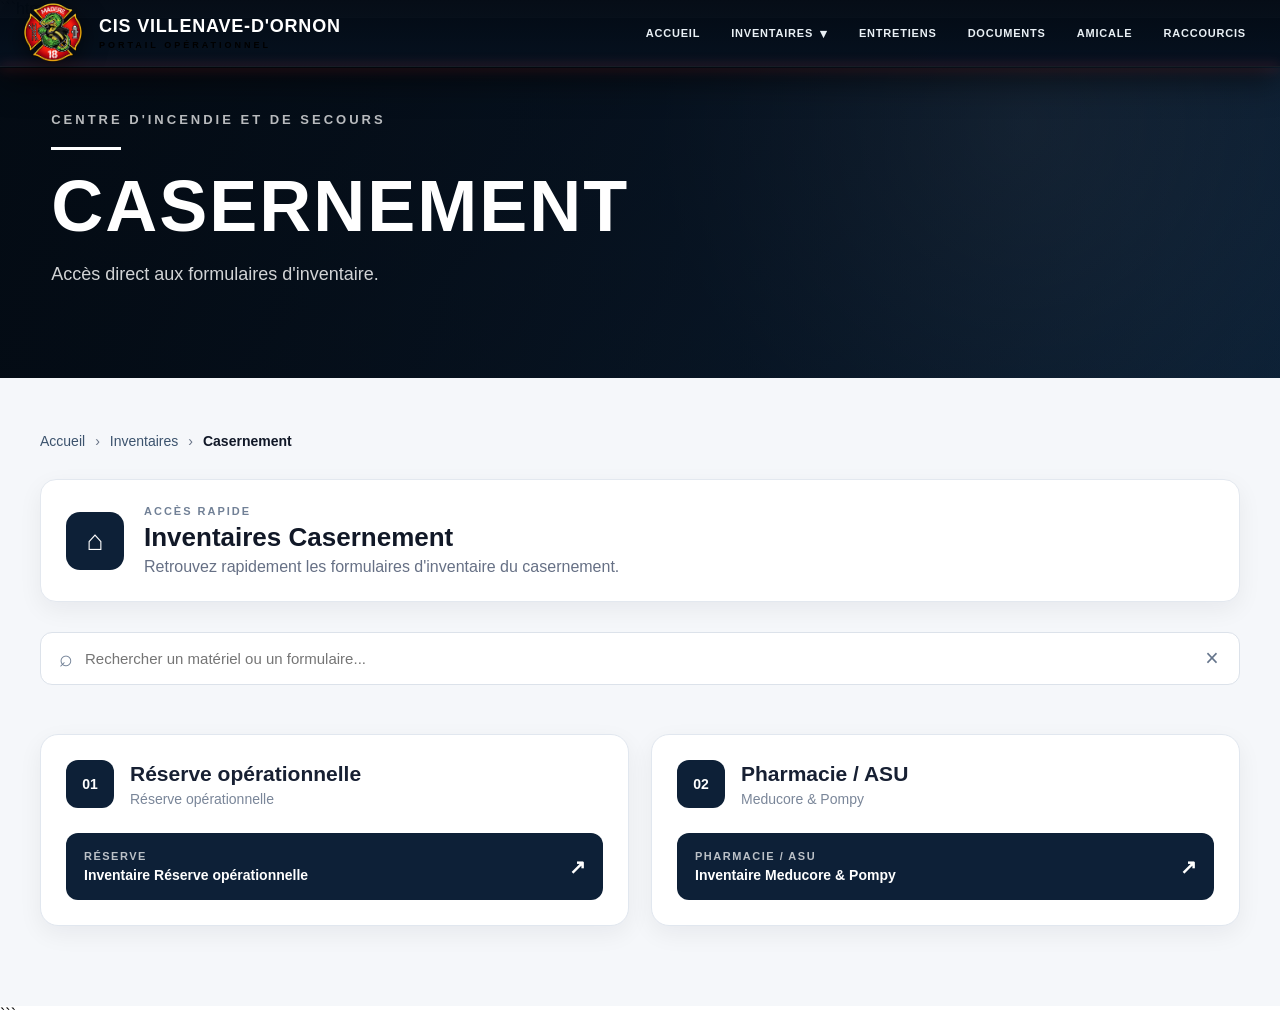
==== commit 2c578591: "Refactor casernement.html for better readability Refactor HTML structure and improve comments for cl" ====
--- a/casernement.html
+++ b/casernement.html
@@ -33,6 +33,7 @@
                 </div>
             </div>
         </a>
+
 
         <button
             class="mobile-toggle"
@@ -47,11 +48,13 @@
 
         </button>
 
+
         <nav class="nav" id="mainNav">
 
             <a href="index.html" class="nav-link">
                 ACCUEIL
             </a>
+
 
             <div class="nav-dropdown" id="inventoryDropdown">
 
@@ -66,6 +69,7 @@
 
                 </button>
 
+
                 <div
                     class="nav-dropdown-menu"
                     id="inventoryMenu">
@@ -114,6 +118,7 @@
 
             </div>
 
+
             <a href="pages/entretiens.html" class="nav-link">
                 ENTRETIENS
             </a>
@@ -139,7 +144,10 @@
 
 <main class="casernement-page">
 
-    <!-- HERO -->
+
+    <!-- =====================================================
+         HERO
+         ===================================================== -->
 
     <section class="casernement-hero">
 
@@ -153,7 +161,9 @@
 
             <div class="casernement-line"></div>
 
-            <h1>CASERNEMENT</h1>
+            <h1>
+                CASERNEMENT
+            </h1>
 
             <p>
                 Accès direct aux formulaires d'inventaire.
@@ -164,11 +174,15 @@
     </section>
 
 
-    <!-- CONTENU -->
+
+    <!-- =====================================================
+         CONTENU
+         ===================================================== -->
 
     <section class="casernement-content">
 
         <div class="casernement-container">
+
 
             <!-- BREADCRUMB -->
 
@@ -193,6 +207,7 @@
             </div>
 
 
+
             <!-- INTRO -->
 
             <div class="casernement-intro">
@@ -212,12 +227,14 @@
                     </h2>
 
                     <p>
-                        Retrouvez rapidement les formulaires d'inventaire du casernement.
+                        Retrouvez rapidement les formulaires
+                        d'inventaire du casernement.
                     </p>
 
                 </div>
 
             </div>
+
 
 
             <!-- RECHERCHE -->
@@ -253,7 +270,10 @@
             </div>
 
 
-            <!-- CARTES -->
+
+            <!-- =================================================
+                 CARTES
+                 ================================================= -->
 
             <div
                 class="casernement-grid"
@@ -314,6 +334,7 @@
                 </article>
 
 
+
                 <!-- CARTE 02 -->
 
                 <article
@@ -371,7 +392,10 @@
             </div>
 
 
-            <!-- AUCUN RÉSULTAT -->
+
+            <!-- =================================================
+                 AUCUN RÉSULTAT
+                 ================================================= -->
 
             <div
                 id="noResult"
@@ -386,7 +410,8 @@
                 </h3>
 
                 <p>
-                    Aucun matériel ou formulaire ne correspond à votre recherche.
+                    Aucun matériel ou formulaire ne correspond
+                    à votre recherche.
                 </p>
 
             </div>
@@ -399,212 +424,12 @@
 </main>
 
 
-<script>
-
-document.addEventListener("DOMContentLoaded", () => {
-
-
-    /* =====================================================
-       MENU MOBILE
-       IDENTIQUE À SSUAP
-       ===================================================== */
-
-    const mobileToggle =
-        document.getElementById("mobileToggle");
-
-    const mainNav =
-        document.getElementById("mainNav");
-
-
-    if (mobileToggle && mainNav) {
-
-        mobileToggle.addEventListener("click", () => {
-
-            mainNav.classList.toggle("active");
-
-        });
-
-    }
-
-
-    /* =====================================================
-       SOUS-MENU INVENTAIRES
-       IDENTIQUE À SSUAP
-       ===================================================== */
-
-    const inventoryToggle =
-        document.getElementById("inventoryToggle");
-
-    const inventoryDropdown =
-        document.getElementById("inventoryDropdown");
-
-
-    if (inventoryToggle && inventoryDropdown) {
-
-        inventoryToggle.addEventListener("click", function(event) {
-
-            event.preventDefault();
-            event.stopPropagation();
-
-            inventoryDropdown.classList.toggle("open");
-
-        });
-
-    }
-
-
-    /* =====================================================
-       RECHERCHE
-       ===================================================== */
-
-    const searchInput =
-        document.getElementById("casernementSearch");
-
-    const clearSearch =
-        document.getElementById("clearSearch");
-
-    const searchResult =
-        document.getElementById("searchResult");
-
-    const cards =
-        document.querySelectorAll(".casernement-card");
-
-    const noResult =
-        document.getElementById("noResult");
-
-
-    function normalize(text) {
-
-        return text
-            .toLowerCase()
-            .normalize("NFD")
-            .replace(/[\u0300-\u036f]/g, "");
-
-    }
-
-
-    function filterCards() {
-
-        if (!searchInput) return;
-
-
-        const query =
-            normalize(searchInput.value.trim());
-
-
-        let visible = 0;
-
-
-        cards.forEach(function(card) {
-
-            const text =
-                normalize(
-                    card.textContent +
-                    " " +
-                    (card.dataset.search || "")
-                );
-
-
-            const match =
-                query === "" ||
-                text.includes(query);
-
-
-            card.style.display =
-                match ? "" : "none";
-
-
-            if (match) {
-                visible++;
-            }
-
-        });
-
-
-        if (noResult) {
-
-            noResult.classList.toggle(
-                "show",
-                visible === 0
-            );
-
-        }
-
-
-        if (searchResult) {
-
-            if (query === "") {
-
-                searchResult.textContent = "";
-
-            } else {
-
-                searchResult.textContent =
-                    visible +
-                    (
-                        visible > 1
-                            ? " matériels trouvés"
-                            : " matériel trouvé"
-                    );
-
-            }
-
-        }
-
-    }
-
-
-    if (searchInput) {
-
-        searchInput.addEventListener(
-            "input",
-            filterCards
-        );
-
-    }
-
-
-    if (clearSearch) {
-
-        clearSearch.addEventListener(
-            "click",
-            function() {
-
-                if (!searchInput) return;
-
-                searchInput.value = "";
-
-                filterCards();
-
-                searchInput.focus();
-
-            }
-        );
-
-    }
-
-
-    document.addEventListener(
-        "keydown",
-        function(event) {
-
-            if (
-                event.key === "Escape" &&
-                searchInput
-            ) {
-
-                searchInput.value = "";
-
-                filterCards();
-
-            }
-
-        }
-    );
-
-});
-
-</script>
+<!-- =========================================================
+     JAVASCRIPT
+     ========================================================= -->
+
+<script src="casernement.js"></script>
 
 </body>
 </html>
+```
--- a/casernement.css
+++ b/casernement.css
@@ -1,172 +1,557 @@
 ```css
 /* =========================================================
-   MENU MOBILE — MÊME FONCTIONNEMENT QUE SSUAP
-   ========================================================= */
-
-@media (max-width: 900px) {
-
-    .site-header {
-        position: relative !important;
-        z-index: 9999 !important;
-    }
-
-    .header-inner {
-        position: relative !important;
-    }
-
-    .mobile-toggle {
-        display: flex !important;
-        position: relative !important;
-        z-index: 10001 !important;
-        cursor: pointer !important;
-    }
-
-    #mainNav.nav {
-        display: none !important;
-
-        position: absolute !important;
-
-        top: 100% !important;
-        left: 0 !important;
-        right: 0 !important;
-
-        width: 100% !important;
-
-        flex-direction: column !important;
-        align-items: stretch !important;
-
-        padding: 15px !important;
-        box-sizing: border-box !important;
-
-        background: #07111f !important;
-
-        border-top: 1px solid #26384e !important;
-
-        z-index: 10000 !important;
-    }
-
-    #mainNav.nav.active {
-        display: flex !important;
-    }
-
-    #mainNav .nav-link,
-    #mainNav .nav-dropdown-toggle {
-
-        width: 100% !important;
-
-        padding: 14px 16px !important;
-
-        box-sizing: border-box !important;
-
-        color: #ffffff !important;
-
-        text-align: left !important;
-    }
-
-    #mainNav .nav-dropdown {
-        width: 100% !important;
-    }
-
-    #mainNav .nav-dropdown-menu {
-
-        position: static !important;
-
-        display: none !important;
-
-        width: 100% !important;
-
-        margin-top: 5px !important;
-
-        box-sizing: border-box !important;
-
-        background: #101f33 !important;
-
-        border: 1px solid #26384e !important;
-
-        border-radius: 10px !important;
-    }
-
-    #mainNav .nav-dropdown.open .nav-dropdown-menu {
-        display: block !important;
-    }
-
-}
-```css
-@media (max-width: 900px) {
-
-    .mobile-toggle {
-        display: flex !important;
-        cursor: pointer !important;
-        position: relative !important;
-        z-index: 10001 !important;
-    }
-
-    #mainNav.nav {
-        display: none !important;
-
-        position: absolute !important;
-        top: 100% !important;
-        left: 0 !important;
-        right: 0 !important;
-
-        width: 100% !important;
-
-        flex-direction: column !important;
-        align-items: stretch !important;
-
-        padding: 15px !important;
-
-        box-sizing: border-box !important;
-
-        background: #07111f !important;
-
-        border-top: 1px solid #26384e !important;
-
-        z-index: 10000 !important;
-    }
-
-    #mainNav.nav.active {
-        display: flex !important;
-    }
-
-    #mainNav .nav-link,
-    #mainNav .nav-dropdown-toggle {
-        width: 100% !important;
-        box-sizing: border-box !important;
-
-        padding: 14px 16px !important;
-
-        color: #ffffff !important;
-
-        text-align: left !important;
-    }
-
-    #mainNav .nav-dropdown {
-        width: 100% !important;
-    }
-
-    #mainNav .nav-dropdown-menu {
-        position: static !important;
-
-        display: none !important;
-
-        width: 100% !important;
-
-        margin-top: 5px !important;
-
-        box-sizing: border-box !important;
-
-        background: #101f33 !important;
-
-        border: 1px solid #26384e !important;
-
-        border-radius: 10px !important;
-    }
-
-    #mainNav .nav-dropdown.open .nav-dropdown-menu {
-        display: block !important;
-    }
-
-}
-
-
+   CASERNEMENT
+   ========================================================= */
+
+.casernement-page {
+    min-height: calc(100vh - 92px);
+}
+
+
+/* =========================================================
+   HERO
+   ========================================================= */
+
+.casernement-hero {
+    position: relative;
+    min-height: 360px;
+
+    display: flex;
+    align-items: center;
+
+    background:
+        linear-gradient(
+            135deg,
+            #07111f 0%,
+            #0d2037 55%,
+            #122d49 100%
+        );
+
+    overflow: hidden;
+}
+
+.casernement-hero::before {
+    content: "";
+    position: absolute;
+    inset: 0;
+
+    background:
+        radial-gradient(
+            circle at 80% 30%,
+            rgba(255,255,255,.08),
+            transparent 35%
+        );
+}
+
+.casernement-hero-overlay {
+    position: absolute;
+    inset: 0;
+    background: linear-gradient(
+        90deg,
+        rgba(3,10,18,.88),
+        rgba(3,10,18,.35)
+    );
+}
+
+.casernement-hero-content {
+    position: relative;
+    z-index: 2;
+
+    width: min(1200px, 92%);
+    margin: 0 auto;
+
+    padding: 70px 0;
+}
+
+.casernement-eyebrow {
+    font-size: 13px;
+    font-weight: 700;
+    letter-spacing: 3px;
+    color: rgba(255,255,255,.72);
+}
+
+.casernement-line {
+    width: 70px;
+    height: 3px;
+
+    margin: 20px 0;
+
+    background: #ffffff;
+}
+
+.casernement-hero h1 {
+    margin: 0;
+
+    color: #ffffff;
+
+    font-size: clamp(42px, 6vw, 72px);
+    line-height: 1;
+    font-weight: 800;
+    letter-spacing: 2px;
+}
+
+.casernement-hero p {
+    margin: 22px 0 0;
+
+    color: rgba(255,255,255,.82);
+
+    font-size: 18px;
+}
+
+
+/* =========================================================
+   CONTENU
+   ========================================================= */
+
+.casernement-content {
+    padding: 55px 20px 80px;
+    background: #f5f7fa;
+}
+
+.casernement-container {
+    width: min(1200px, 100%);
+    margin: 0 auto;
+}
+
+
+/* =========================================================
+   BREADCRUMB
+   ========================================================= */
+
+.casernement-breadcrumb {
+    display: flex;
+    align-items: center;
+    gap: 10px;
+
+    margin-bottom: 30px;
+
+    font-size: 14px;
+    color: #687386;
+}
+
+.casernement-breadcrumb a {
+    color: #3c536d;
+    text-decoration: none;
+}
+
+.casernement-breadcrumb a:hover {
+    text-decoration: underline;
+}
+
+.casernement-breadcrumb strong {
+    color: #111827;
+}
+
+
+/* =========================================================
+   INTRO
+   ========================================================= */
+
+.casernement-intro {
+    display: flex;
+    align-items: center;
+    gap: 20px;
+
+    margin-bottom: 30px;
+
+    padding: 25px;
+
+    background: #ffffff;
+
+    border: 1px solid #e3e8ef;
+    border-radius: 16px;
+
+    box-shadow: 0 8px 25px rgba(15,23,42,.06);
+}
+
+.casernement-intro-icon {
+    width: 58px;
+    height: 58px;
+
+    flex: 0 0 58px;
+
+    display: flex;
+    align-items: center;
+    justify-content: center;
+
+    border-radius: 14px;
+
+    background: #0d2037;
+    color: #ffffff;
+
+    font-size: 28px;
+}
+
+.casernement-label {
+    display: block;
+
+    margin-bottom: 5px;
+
+    font-size: 11px;
+    font-weight: 800;
+    letter-spacing: 2px;
+
+    color: #718096;
+}
+
+.casernement-intro h2 {
+    margin: 0 0 5px;
+
+    color: #111827;
+
+    font-size: 26px;
+}
+
+.casernement-intro p {
+    margin: 0;
+
+    color: #667085;
+}
+
+
+/* =========================================================
+   RECHERCHE
+   ========================================================= */
+
+.casernement-search {
+    position: relative;
+
+    display: flex;
+    align-items: center;
+
+    margin-bottom: 12px;
+
+    background: #ffffff;
+
+    border: 1px solid #dce2ea;
+    border-radius: 12px;
+
+    overflow: hidden;
+}
+
+.search-icon {
+    padding-left: 18px;
+
+    color: #718096;
+
+    font-size: 23px;
+}
+
+.casernement-search input {
+    width: 100%;
+
+    padding: 17px 45px 17px 12px;
+
+    border: 0;
+    outline: 0;
+
+    background: transparent;
+
+    font-size: 15px;
+}
+
+.casernement-search button {
+    position: absolute;
+    right: 10px;
+
+    width: 34px;
+    height: 34px;
+
+    border: 0;
+    border-radius: 8px;
+
+    background: transparent;
+
+    color: #64748b;
+
+    font-size: 23px;
+
+    cursor: pointer;
+}
+
+.casernement-search button:hover {
+    background: #eef2f7;
+}
+
+.search-result {
+    min-height: 22px;
+
+    margin-bottom: 15px;
+
+    color: #718096;
+
+    font-size: 13px;
+}
+
+
+/* =========================================================
+   GRILLE
+   ========================================================= */
+
+.casernement-grid {
+    display: grid;
+
+    grid-template-columns:
+        repeat(2, minmax(0, 1fr));
+
+    gap: 22px;
+}
+
+
+/* =========================================================
+   CARTES
+   ========================================================= */
+
+.casernement-card {
+    padding: 25px;
+
+    background: #ffffff;
+
+    border: 1px solid #e1e7ef;
+    border-radius: 18px;
+
+    box-shadow:
+        0 8px 25px rgba(15,23,42,.06);
+
+    transition:
+        transform .2s ease,
+        box-shadow .2s ease;
+}
+
+.casernement-card:hover {
+    transform: translateY(-3px);
+
+    box-shadow:
+        0 14px 35px rgba(15,23,42,.10);
+}
+
+.casernement-card-header {
+    display: flex;
+    align-items: flex-start;
+    gap: 16px;
+
+    margin-bottom: 25px;
+}
+
+.casernement-number {
+    display: flex;
+    align-items: center;
+    justify-content: center;
+
+    width: 48px;
+    height: 48px;
+
+    flex: 0 0 48px;
+
+    border-radius: 12px;
+
+    background: #0d2037;
+    color: #ffffff;
+
+    font-weight: 800;
+    font-size: 14px;
+}
+
+.casernement-card h3 {
+    margin: 2px 0 5px;
+
+    color: #172033;
+
+    font-size: 21px;
+}
+
+.casernement-card-header p {
+    margin: 0;
+
+    color: #7a8699;
+
+    font-size: 14px;
+}
+
+
+/* =========================================================
+   BOUTONS
+   ========================================================= */
+
+.casernement-actions {
+    display: flex;
+}
+
+.casernement-button {
+    position: relative;
+
+    display: block;
+
+    width: 100%;
+
+    padding: 17px 50px 17px 18px;
+
+    border-radius: 12px;
+
+    background: #0d2037;
+
+    color: #ffffff;
+
+    text-decoration: none;
+
+    transition:
+        background .2s ease,
+        transform .2s ease;
+}
+
+.casernement-button:hover {
+    background: #163452;
+    transform: translateY(-1px);
+}
+
+.casernement-button span {
+    display: block;
+
+    margin-bottom: 5px;
+
+    font-size: 11px;
+    font-weight: 800;
+    letter-spacing: 1.5px;
+
+    opacity: .72;
+}
+
+.casernement-button strong {
+    display: block;
+
+    font-size: 14px;
+}
+
+.casernement-button b {
+    position: absolute;
+
+    top: 50%;
+    right: 17px;
+
+    transform: translateY(-50%);
+
+    font-size: 20px;
+}
+
+
+/* =========================================================
+   AUCUN RÉSULTAT
+   ========================================================= */
+
+.no-result {
+    display: none;
+
+    padding: 50px 20px;
+
+    text-align: center;
+
+    background: #ffffff;
+
+    border: 1px solid #e1e7ef;
+    border-radius: 16px;
+}
+
+.no-result.show {
+    display: block;
+}
+
+.no-result > div {
+    font-size: 35px;
+}
+
+.no-result h3 {
+    margin: 12px 0 5px;
+}
+
+.no-result p {
+    margin: 0;
+
+    color: #718096;
+}
+
+
+/* =========================================================
+   RESPONSIVE
+   ========================================================= */
+
+@media (max-width: 950px) {
+
+    .casernement-grid {
+        grid-template-columns: 1fr;
+    }
+
+}
+
+
+@media (max-width: 650px) {
+
+    .casernement-hero {
+        min-height: 300px;
+    }
+
+    .casernement-content {
+        padding: 35px 15px 60px;
+    }
+
+    .casernement-intro {
+        align-items: flex-start;
+        padding: 20px;
+    }
+
+    .casernement-intro h2 {
+        font-size: 22px;
+    }
+
+    .casernement-card {
+        padding: 20px;
+    }
+
+}
+
+
+@media (max-width: 450px) {
+
+    .casernement-hero-content {
+        padding: 55px 0;
+    }
+
+    .casernement-eyebrow {
+        font-size: 11px;
+        letter-spacing: 2px;
+    }
+
+    .casernement-hero h1 {
+        font-size: 38px;
+    }
+
+    .casernement-hero p {
+        font-size: 15px;
+    }
+
+    .casernement-intro {
+        gap: 14px;
+    }
+
+    .casernement-intro-icon {
+        width: 48px;
+        height: 48px;
+        flex-basis: 48px;
+        font-size: 23px;
+    }
+
+    .casernement-card-header {
+        gap: 12px;
+    }
+
+    .casernement-number {
+        width: 42px;
+        height: 42px;
+        flex-basis: 42px;
+    }
+
+    .casernement-card h3 {
+        font-size: 18px;
+    }
+
+}
+
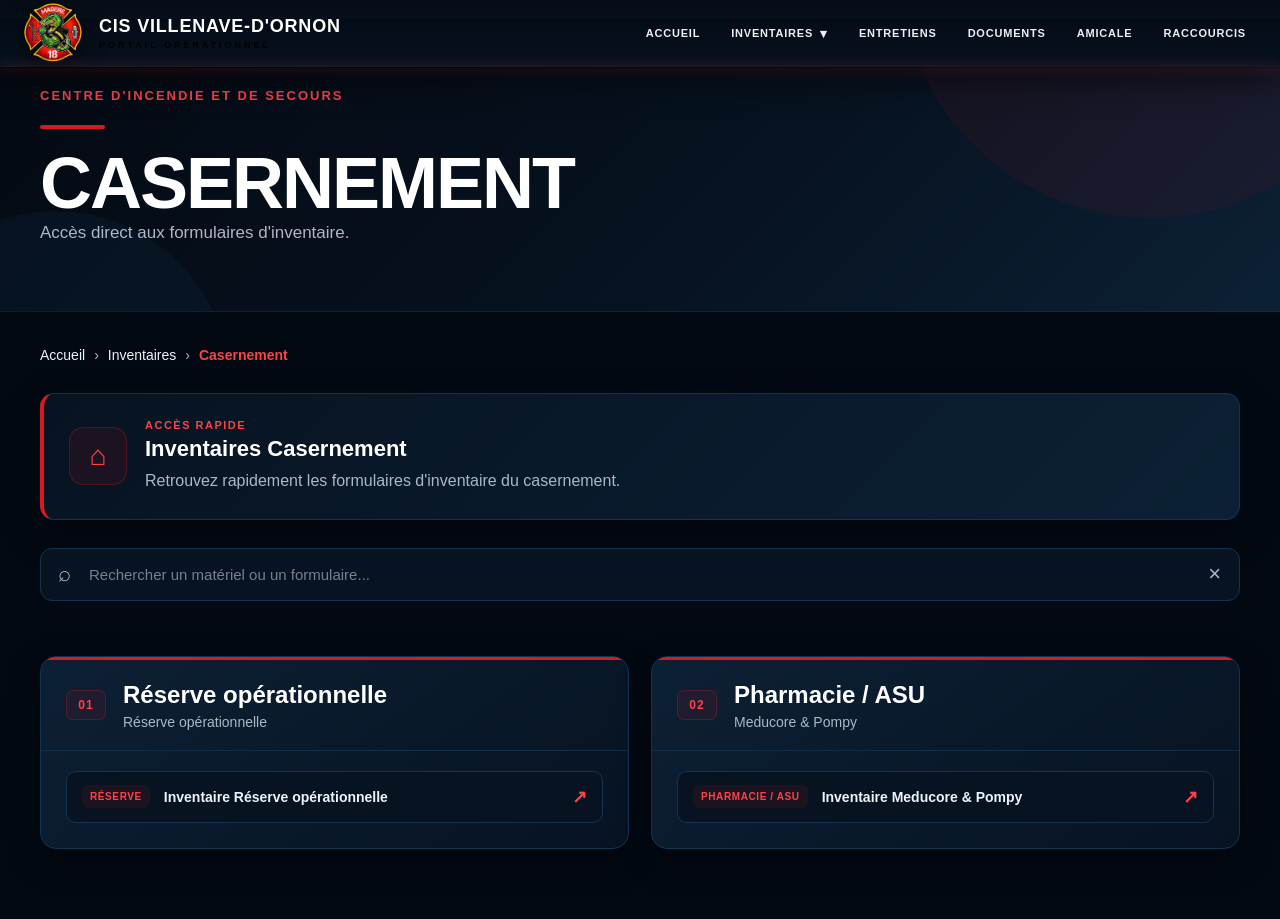
==== commit 52a6092d: "Remove unnecessary script tag from casernement.html" ====
--- a/casernement.html
+++ b/casernement.html
@@ -432,4 +432,3 @@
 
 </body>
 </html>
-```
--- a/casernement.css
+++ b/casernement.css
@@ -1,10 +1,13 @@
 ```css
 /* =========================================================
-   CASERNEMENT
+   CASERNEMENT — CIS VILLENAVE-D'ORNON
+   Même identité visuelle que SSUAP
    ========================================================= */
 
 .casernement-page {
-    min-height: calc(100vh - 92px);
+    min-height: 100vh;
+    background: #030912;
+    color: #edf3f8;
 }
 
 
@@ -14,69 +17,78 @@
 
 .casernement-hero {
     position: relative;
-    min-height: 360px;
-
-    display: flex;
-    align-items: center;
+    overflow: hidden;
+
+    padding: 70px 20px 65px;
 
     background:
         linear-gradient(
             135deg,
-            #07111f 0%,
-            #0d2037 55%,
-            #122d49 100%
+            #030912 0%,
+            #071321 60%,
+            #0c2035 100%
         );
 
-    overflow: hidden;
+    border-bottom: 1px solid rgba(215, 25, 32, 0.25);
 }
 
 .casernement-hero::before {
     content: "";
+
     position: absolute;
-    inset: 0;
-
-    background:
-        radial-gradient(
-            circle at 80% 30%,
-            rgba(255,255,255,.08),
-            transparent 35%
-        );
+
+    width: 500px;
+    height: 500px;
+
+    top: -300px;
+    right: -120px;
+
+    border-radius: 50%;
+
+    background: rgba(215, 25, 32, 0.07);
+}
+
+.casernement-hero::after {
+    content: "";
+
+    position: absolute;
+
+    width: 350px;
+    height: 350px;
+
+    bottom: -250px;
+    left: -120px;
+
+    border-radius: 50%;
+
+    background: rgba(20, 51, 79, 0.18);
 }
 
 .casernement-hero-overlay {
     position: absolute;
     inset: 0;
-    background: linear-gradient(
-        90deg,
-        rgba(3,10,18,.88),
-        rgba(3,10,18,.35)
-    );
+
+    pointer-events: none;
 }
 
 .casernement-hero-content {
     position: relative;
     z-index: 2;
 
-    width: min(1200px, 92%);
+    max-width: 1200px;
     margin: 0 auto;
-
-    padding: 70px 0;
 }
 
 .casernement-eyebrow {
+    margin-bottom: 15px;
+
+    color: #ff4148;
+
     font-size: 13px;
-    font-weight: 700;
-    letter-spacing: 3px;
-    color: rgba(255,255,255,.72);
-}
-
-.casernement-line {
-    width: 70px;
-    height: 3px;
-
-    margin: 20px 0;
-
-    background: #ffffff;
+    font-weight: 800;
+
+    letter-spacing: 2px;
+    text-transform: uppercase;
 }
 
 .casernement-hero h1 {
@@ -84,18 +96,30 @@
 
     color: #ffffff;
 
-    font-size: clamp(42px, 6vw, 72px);
+    font-size: clamp(42px, 7vw, 72px);
+    font-weight: 900;
+
     line-height: 1;
-    font-weight: 800;
-    letter-spacing: 2px;
+    letter-spacing: -2px;
+}
+
+.casernement-line {
+    width: 65px;
+    height: 4px;
+
+    margin: 22px 0 18px;
+
+    background: #d71920;
+    border-radius: 10px;
 }
 
 .casernement-hero p {
-    margin: 22px 0 0;
-
-    color: rgba(255,255,255,.82);
-
-    font-size: 18px;
+    margin: 0;
+
+    color: #aab9c7;
+
+    font-size: 17px;
+    line-height: 1.6;
 }
 
 
@@ -104,12 +128,13 @@
    ========================================================= */
 
 .casernement-content {
-    padding: 55px 20px 80px;
-    background: #f5f7fa;
+    padding: 35px 20px 70px;
+
+    background: #030912;
 }
 
 .casernement-container {
-    width: min(1200px, 100%);
+    max-width: 1200px;
     margin: 0 auto;
 }
 
@@ -121,25 +146,30 @@
 .casernement-breadcrumb {
     display: flex;
     align-items: center;
-    gap: 10px;
+    flex-wrap: wrap;
+    gap: 9px;
 
     margin-bottom: 30px;
 
+    color: #aab9c7;
+
     font-size: 14px;
-    color: #687386;
 }
 
 .casernement-breadcrumb a {
-    color: #3c536d;
+    color: #edf3f8;
+
     text-decoration: none;
+
+    transition: color 0.2s ease;
 }
 
 .casernement-breadcrumb a:hover {
-    text-decoration: underline;
+    color: #ff4148;
 }
 
 .casernement-breadcrumb strong {
-    color: #111827;
+    color: #ff4148;
 }
 
 
@@ -150,34 +180,42 @@
 .casernement-intro {
     display: flex;
     align-items: center;
-    gap: 20px;
-
-    margin-bottom: 30px;
-
+    gap: 18px;
+
+    margin-bottom: 28px;
     padding: 25px;
 
-    background: #ffffff;
-
-    border: 1px solid #e3e8ef;
-    border-radius: 16px;
-
-    box-shadow: 0 8px 25px rgba(15,23,42,.06);
+    background:
+        linear-gradient(
+            135deg,
+            #071321,
+            #0c2035
+        );
+
+    border: 1px solid #14334f;
+    border-left: 4px solid #d71920;
+
+    border-radius: 14px;
+
+    box-shadow:
+        0 15px 40px rgba(0, 0, 0, 0.25);
 }
 
 .casernement-intro-icon {
-    width: 58px;
-    height: 58px;
-
-    flex: 0 0 58px;
-
     display: flex;
     align-items: center;
     justify-content: center;
 
+    width: 58px;
+    height: 58px;
+    min-width: 58px;
+
+    background: rgba(215, 25, 32, 0.10);
+
+    border: 1px solid rgba(215, 25, 32, 0.28);
     border-radius: 14px;
 
-    background: #0d2037;
-    color: #ffffff;
+    color: #ff4148;
 
     font-size: 28px;
 }
@@ -187,25 +225,29 @@
 
     margin-bottom: 5px;
 
+    color: #ff4148;
+
     font-size: 11px;
+    font-weight: 900;
+
+    letter-spacing: 1.5px;
+}
+
+.casernement-intro h2 {
+    margin: 0 0 6px;
+
+    color: #ffffff;
+
+    font-size: 22px;
     font-weight: 800;
-    letter-spacing: 2px;
-
-    color: #718096;
-}
-
-.casernement-intro h2 {
-    margin: 0 0 5px;
-
-    color: #111827;
-
-    font-size: 26px;
 }
 
 .casernement-intro p {
     margin: 0;
 
-    color: #667085;
+    color: #aab9c7;
+
+    line-height: 1.6;
 }
 
 
@@ -216,121 +258,175 @@
 .casernement-search {
     position: relative;
 
+    margin-bottom: 10px;
+}
+
+.casernement-search input {
+    width: 100%;
+    box-sizing: border-box;
+
+    padding: 17px 52px 17px 48px;
+
+    background: #071321;
+
+    border: 1px solid #14334f;
+    border-radius: 12px;
+
+    outline: none;
+
+    color: #ffffff;
+
+    font-family: inherit;
+    font-size: 15px;
+
+    transition:
+        border-color 0.2s ease,
+        box-shadow 0.2s ease;
+}
+
+.casernement-search input::placeholder {
+    color: #718396;
+}
+
+.casernement-search input:focus {
+    border-color: #d71920;
+
+    box-shadow:
+        0 0 0 3px rgba(215, 25, 32, 0.12);
+}
+
+.casernement-search .search-icon {
+    position: absolute;
+
+    left: 18px;
+    top: 50%;
+
+    transform: translateY(-50%);
+
+    color: #aab9c7;
+
+    font-size: 22px;
+
+    pointer-events: none;
+}
+
+.casernement-search button {
+    position: absolute;
+
+    right: 15px;
+    top: 50%;
+
+    transform: translateY(-50%);
+
+    padding: 4px;
+
+    background: transparent;
+
+    border: none;
+
+    color: #aab9c7;
+
+    font-size: 22px;
+
+    cursor: pointer;
+
+    transition: color 0.2s ease;
+}
+
+.casernement-search button:hover {
+    color: #ff4148;
+}
+
+.search-result {
+    min-height: 20px;
+
+    margin-bottom: 25px;
+
+    color: #aab9c7;
+
+    font-size: 13px;
+}
+
+
+/* =========================================================
+   GRILLE
+   ========================================================= */
+
+.casernement-grid {
+    display: grid;
+
+    grid-template-columns:
+        repeat(2, minmax(0, 1fr));
+
+    gap: 22px;
+}
+
+
+/* =========================================================
+   CARTES
+   ========================================================= */
+
+.casernement-card {
+    position: relative;
+    overflow: hidden;
+
+    background:
+        linear-gradient(
+            145deg,
+            #0c2035,
+            #071321
+        );
+
+    border: 1px solid #14334f;
+    border-radius: 16px;
+
+    box-shadow:
+        0 12px 35px rgba(0, 0, 0, 0.28);
+
+    transition:
+        transform 0.25s ease,
+        border-color 0.25s ease,
+        box-shadow 0.25s ease;
+}
+
+.casernement-card::before {
+    content: "";
+
+    position: absolute;
+
+    top: 0;
+    left: 0;
+
+    width: 100%;
+    height: 3px;
+
+    background: #d71920;
+}
+
+.casernement-card:hover {
+    transform: translateY(-5px);
+
+    border-color: rgba(215, 25, 32, 0.65);
+
+    box-shadow:
+        0 20px 45px rgba(0, 0, 0, 0.38),
+        0 0 25px rgba(215, 25, 32, 0.08);
+}
+
+
+/* =========================================================
+   HEADER CARTE
+   ========================================================= */
+
+.casernement-card-header {
     display: flex;
     align-items: center;
-
-    margin-bottom: 12px;
-
-    background: #ffffff;
-
-    border: 1px solid #dce2ea;
-    border-radius: 12px;
-
-    overflow: hidden;
-}
-
-.search-icon {
-    padding-left: 18px;
-
-    color: #718096;
-
-    font-size: 23px;
-}
-
-.casernement-search input {
-    width: 100%;
-
-    padding: 17px 45px 17px 12px;
-
-    border: 0;
-    outline: 0;
-
-    background: transparent;
-
-    font-size: 15px;
-}
-
-.casernement-search button {
-    position: absolute;
-    right: 10px;
-
-    width: 34px;
-    height: 34px;
-
-    border: 0;
-    border-radius: 8px;
-
-    background: transparent;
-
-    color: #64748b;
-
-    font-size: 23px;
-
-    cursor: pointer;
-}
-
-.casernement-search button:hover {
-    background: #eef2f7;
-}
-
-.search-result {
-    min-height: 22px;
-
-    margin-bottom: 15px;
-
-    color: #718096;
-
-    font-size: 13px;
-}
-
-
-/* =========================================================
-   GRILLE
-   ========================================================= */
-
-.casernement-grid {
-    display: grid;
-
-    grid-template-columns:
-        repeat(2, minmax(0, 1fr));
-
-    gap: 22px;
-}
-
-
-/* =========================================================
-   CARTES
-   ========================================================= */
-
-.casernement-card {
-    padding: 25px;
-
-    background: #ffffff;
-
-    border: 1px solid #e1e7ef;
-    border-radius: 18px;
-
-    box-shadow:
-        0 8px 25px rgba(15,23,42,.06);
-
-    transition:
-        transform .2s ease,
-        box-shadow .2s ease;
-}
-
-.casernement-card:hover {
-    transform: translateY(-3px);
-
-    box-shadow:
-        0 14px 35px rgba(15,23,42,.10);
-}
-
-.casernement-card-header {
-    display: flex;
-    align-items: flex-start;
-    gap: 16px;
-
-    margin-bottom: 25px;
+    gap: 17px;
+
+    padding: 24px 25px 20px;
+
+    border-bottom:
+        1px solid rgba(20, 51, 79, 0.8);
 }
 
 .casernement-number {
@@ -338,99 +434,138 @@
     align-items: center;
     justify-content: center;
 
-    width: 48px;
-    height: 48px;
-
-    flex: 0 0 48px;
-
-    border-radius: 12px;
-
-    background: #0d2037;
+    width: 40px;
+    height: 30px;
+    min-width: 40px;
+
+    background: rgba(215, 25, 32, 0.10);
+
+    border: 1px solid rgba(215, 25, 32, 0.28);
+    border-radius: 7px;
+
+    color: #ff4148;
+
+    font-size: 12px;
+    font-weight: 900;
+
+    letter-spacing: 1px;
+}
+
+.casernement-card-header h3 {
+    margin: 0 0 5px;
+
     color: #ffffff;
 
-    font-weight: 800;
-    font-size: 14px;
-}
-
-.casernement-card h3 {
-    margin: 2px 0 5px;
-
-    color: #172033;
-
-    font-size: 21px;
+    font-size: 24px;
+    font-weight: 850;
 }
 
 .casernement-card-header p {
     margin: 0;
 
-    color: #7a8699;
+    color: #aab9c7;
 
     font-size: 14px;
 }
 
 
 /* =========================================================
+   ACTIONS
+   ========================================================= */
+
+.casernement-actions {
+    display: grid;
+    gap: 10px;
+
+    padding: 20px 25px 25px;
+}
+
+
+/* =========================================================
    BOUTONS
    ========================================================= */
 
-.casernement-actions {
-    display: flex;
-}
-
 .casernement-button {
-    position: relative;
-
-    display: block;
-
-    width: 100%;
-
-    padding: 17px 50px 17px 18px;
-
-    border-radius: 12px;
-
-    background: #0d2037;
-
-    color: #ffffff;
+    display: grid;
+
+    grid-template-columns:
+        auto 1fr auto;
+
+    align-items: center;
+
+    gap: 14px;
+
+    min-height: 52px;
+
+    padding: 0 15px;
+
+    box-sizing: border-box;
+
+    background: #071321;
+
+    border: 1px solid #14334f;
+    border-radius: 10px;
+
+    color: #edf3f8;
 
     text-decoration: none;
 
     transition:
-        background .2s ease,
-        transform .2s ease;
+        background 0.2s ease,
+        border-color 0.2s ease,
+        transform 0.2s ease,
+        box-shadow 0.2s ease;
+}
+
+.casernement-button > span {
+    display: inline-flex;
+    align-items: center;
+    justify-content: center;
+
+    min-width: 58px;
+
+    padding: 6px 8px;
+
+    background: rgba(215, 25, 32, 0.10);
+
+    border-radius: 6px;
+
+    color: #ff4148;
+
+    font-size: 10px;
+    font-weight: 900;
+
+    letter-spacing: 0.6px;
+}
+
+.casernement-button strong {
+    color: #edf3f8;
+
+    font-size: 14px;
+    font-weight: 700;
+}
+
+.casernement-button b {
+    color: #ff4148;
+
+    font-size: 18px;
+    font-weight: 700;
 }
 
 .casernement-button:hover {
-    background: #163452;
-    transform: translateY(-1px);
-}
-
-.casernement-button span {
-    display: block;
-
-    margin-bottom: 5px;
-
-    font-size: 11px;
-    font-weight: 800;
-    letter-spacing: 1.5px;
-
-    opacity: .72;
-}
-
-.casernement-button strong {
-    display: block;
-
-    font-size: 14px;
-}
-
-.casernement-button b {
-    position: absolute;
-
-    top: 50%;
-    right: 17px;
-
-    transform: translateY(-50%);
-
-    font-size: 20px;
+    background:
+        linear-gradient(
+            90deg,
+            rgba(215, 25, 32, 0.10),
+            #071321
+        );
+
+    border-color: #d71920;
+
+    transform: translateX(4px);
+
+    box-shadow:
+        0 5px 18px rgba(0, 0, 0, 0.22);
 }
 
 
@@ -445,10 +580,12 @@
 
     text-align: center;
 
-    background: #ffffff;
-
-    border: 1px solid #e1e7ef;
-    border-radius: 16px;
+    background: #071321;
+
+    border: 1px solid #14334f;
+    border-radius: 14px;
+
+    color: #aab9c7;
 }
 
 .no-result.show {
@@ -456,17 +593,23 @@
 }
 
 .no-result > div {
-    font-size: 35px;
+    margin-bottom: 10px;
+
+    font-size: 28px;
 }
 
 .no-result h3 {
-    margin: 12px 0 5px;
+    margin: 0 0 8px;
+
+    color: #ffffff;
+
+    font-size: 20px;
 }
 
 .no-result p {
     margin: 0;
 
-    color: #718096;
+    color: #aab9c7;
 }
 
 
@@ -474,23 +617,36 @@
    RESPONSIVE
    ========================================================= */
 
-@media (max-width: 950px) {
+@media (max-width: 850px) {
 
     .casernement-grid {
         grid-template-columns: 1fr;
     }
 
-}
-
-
-@media (max-width: 650px) {
-
     .casernement-hero {
-        min-height: 300px;
-    }
+        padding: 55px 20px;
+    }
+
+}
+
+
+@media (max-width: 600px) {
 
     .casernement-content {
-        padding: 35px 15px 60px;
+        padding: 25px 15px 50px;
+    }
+
+    .casernement-hero {
+        padding: 45px 15px;
+    }
+
+    .casernement-hero h1 {
+        font-size: 42px;
+        letter-spacing: -1px;
+    }
+
+    .casernement-hero p {
+        font-size: 15px;
     }
 
     .casernement-intro {
@@ -498,60 +654,110 @@
         padding: 20px;
     }
 
-    .casernement-intro h2 {
-        font-size: 22px;
-    }
-
-    .casernement-card {
-        padding: 20px;
-    }
-
-}
-
-
-@media (max-width: 450px) {
-
-    .casernement-hero-content {
-        padding: 55px 0;
-    }
-
-    .casernement-eyebrow {
-        font-size: 11px;
-        letter-spacing: 2px;
-    }
-
-    .casernement-hero h1 {
-        font-size: 38px;
-    }
-
-    .casernement-hero p {
-        font-size: 15px;
-    }
-
-    .casernement-intro {
-        gap: 14px;
-    }
-
     .casernement-intro-icon {
         width: 48px;
         height: 48px;
-        flex-basis: 48px;
+        min-width: 48px;
+
         font-size: 23px;
     }
 
+    .casernement-intro h2 {
+        font-size: 18px;
+    }
+
     .casernement-card-header {
-        gap: 12px;
-    }
-
-    .casernement-number {
-        width: 42px;
-        height: 42px;
-        flex-basis: 42px;
-    }
-
-    .casernement-card h3 {
-        font-size: 18px;
-    }
-
-}
-
+        padding: 21px 20px 17px;
+    }
+
+    .casernement-card-header h3 {
+        font-size: 21px;
+    }
+
+    .casernement-actions {
+        padding: 18px 20px 21px;
+    }
+
+    .casernement-button {
+        gap: 10px;
+    }
+
+    .casernement-button strong {
+        font-size: 13px;
+    }
+
+}
+
+
+/* =========================================================
+   MENU MOBILE
+   Même fonctionnement que SSUAP
+   ========================================================= */
+
+@media (max-width: 900px) {
+
+    .site-header {
+        position: relative !important;
+        z-index: 9999 !important;
+    }
+
+    .header-inner {
+        position: relative !important;
+    }
+
+    .mobile-toggle {
+        display: flex !important;
+        position: relative !important;
+        z-index: 10001 !important;
+        cursor: pointer !important;
+    }
+
+    #mainNav.nav {
+        display: none !important;
+        position: absolute !important;
+        top: 100% !important;
+        left: 0 !important;
+        right: 0 !important;
+        width: 100% !important;
+        flex-direction: column !important;
+        align-items: stretch !important;
+        padding: 15px !important;
+        box-sizing: border-box !important;
+        background: #07111f !important;
+        border-top: 1px solid #26384e !important;
+        z-index: 10000 !important;
+    }
+
+    #mainNav.nav.active {
+        display: flex !important;
+    }
+
+    #mainNav .nav-link,
+    #mainNav .nav-dropdown-toggle {
+        width: 100% !important;
+        padding: 14px 16px !important;
+        box-sizing: border-box !important;
+        color: #ffffff !important;
+        text-align: left !important;
+    }
+
+    #mainNav .nav-dropdown {
+        width: 100% !important;
+    }
+
+    #mainNav .nav-dropdown-menu {
+        position: static !important;
+        display: none !important;
+        width: 100% !important;
+        margin-top: 5px !important;
+        background: #101f33 !important;
+        border: 1px solid #26384e !important;
+        border-radius: 10px !important;
+    }
+
+    #mainNav .nav-dropdown.open .nav-dropdown-menu {
+        display: block !important;
+    }
+
+}
+
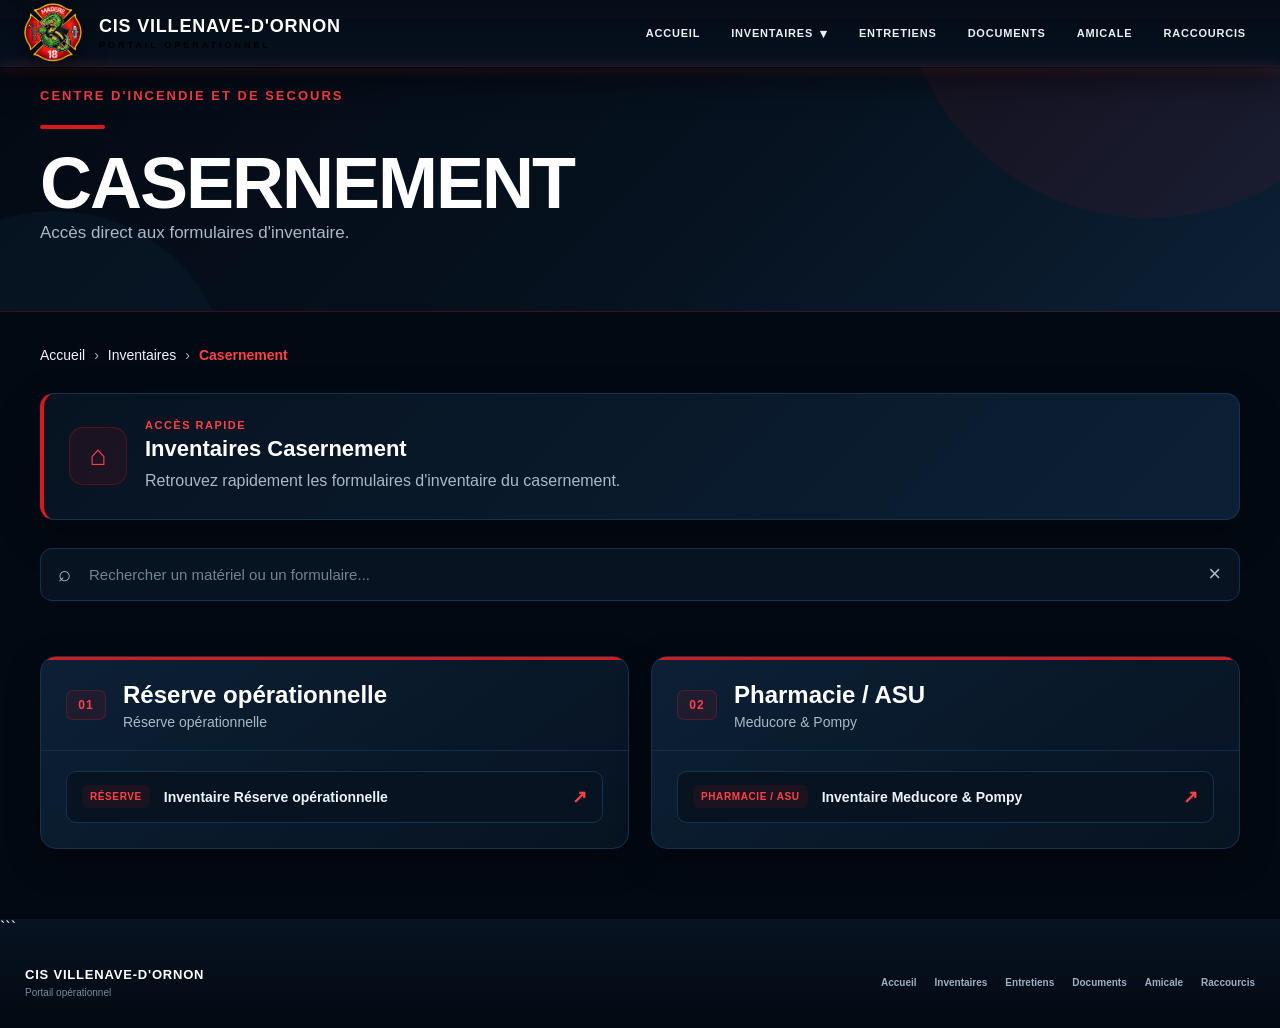
==== commit 3229b2df: "Add footer section with navigation links" ====
--- a/casernement.html
+++ b/casernement.html
@@ -432,3 +432,51 @@
 
 </body>
 </html>
+<footer class="site-footer">
+
+```
+<div class="footer-inner">
+
+    <div class="footer-brand">
+
+        <strong>
+            CIS VILLENAVE-D'ORNON
+        </strong>
+
+        <span>
+            Portail opérationnel
+        </span>
+
+    </div>
+
+    <div class="footer-links">
+
+        <a href="index.html">
+            Accueil
+        </a>
+
+        <a href="pages/inventaires.html">
+            Inventaires
+        </a>
+
+        <a href="pages/entretiens.html">
+            Entretiens
+        </a>
+
+        <a href="pages/documents.html">
+            Documents
+        </a>
+
+        <a href="pages/amicale.html">
+            Amicale
+        </a>
+
+        <a href="pages/raccourcis.html">
+            Raccourcis
+        </a>
+
+    </div>
+
+</div>
+
+</footer>
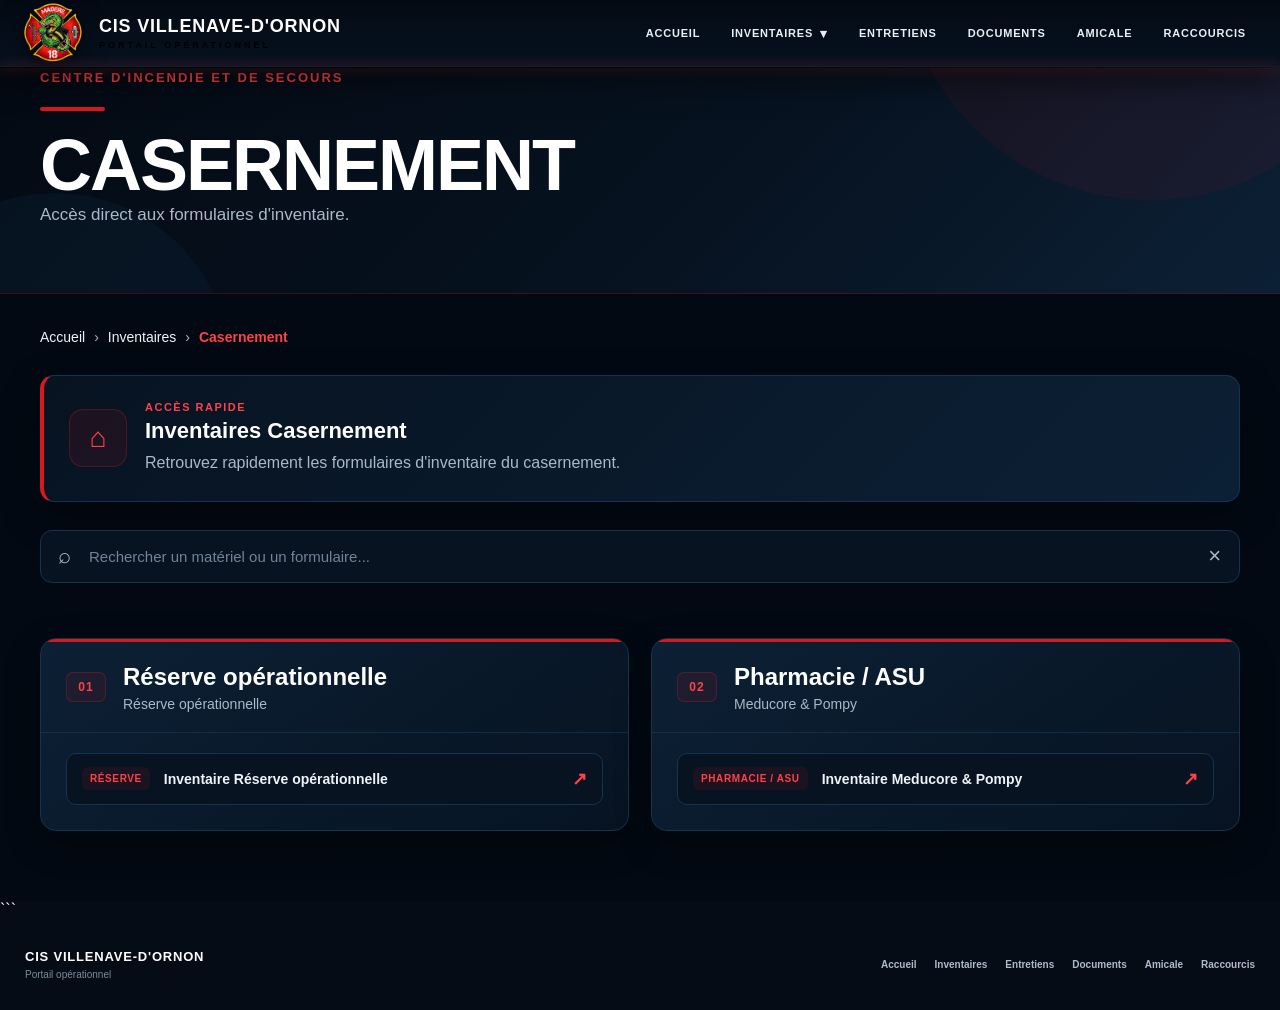
==== commit 5e96659f: "Fix HTML formatting in casernement.html" ====
--- a/casernement.html
+++ b/casernement.html
@@ -1,4 +1,4 @@
-```html
+
 <!DOCTYPE html>
 <html lang="fr">
 
--- a/casernement.css
+++ b/casernement.css
@@ -1,4 +1,4 @@
-```css
+
 /* =========================================================
    CASERNEMENT — CIS VILLENAVE-D'ORNON
    Même identité visuelle que SSUAP
@@ -760,4 +760,21 @@
     }
 
 }
-
+/* =========================================================
+FOOTER
+========================================================= */
+
+.site-footer {
+background: #050c16 !important;
+color: #ffffff !important;
+}
+
+.site-footer a {
+color: #aebacc !important;
+}
+
+.site-footer a:hover {
+color: #ffffff !important;
+}
+
+
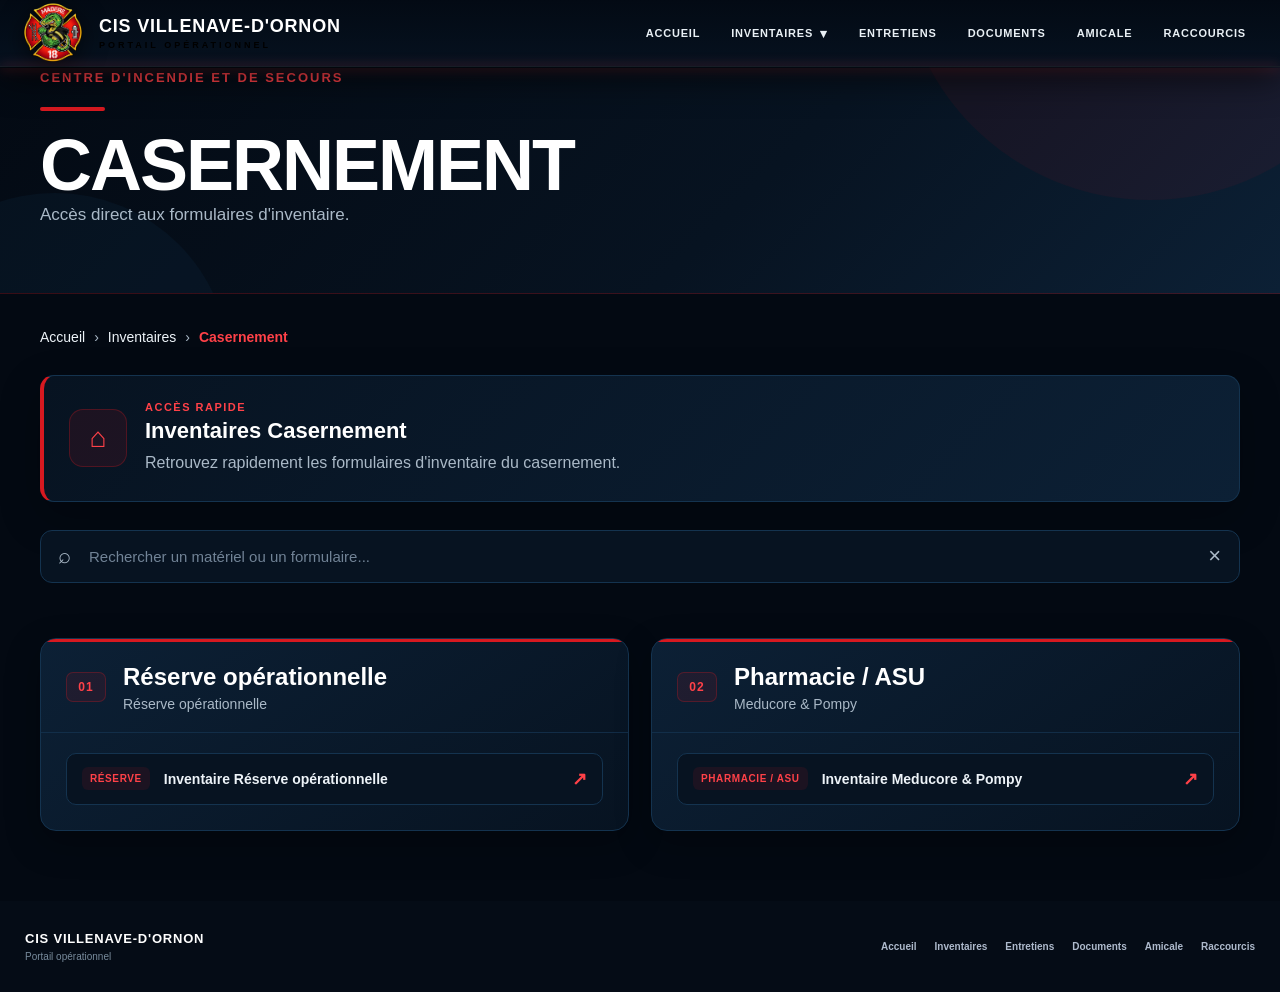
==== commit d9658d92: "Refactor HTML structure and improve readability" ====
--- a/casernement.html
+++ b/casernement.html
@@ -19,11 +19,15 @@
     <div class="header-inner">
 
         <a href="index.html" class="brand">
-            <img src="logo1.png"
-                 alt="CIS Villenave-d'Ornon"
-                 class="brand-logo">
+
+            <img
+                src="logo1.png"
+                alt="CIS Villenave-d'Ornon"
+                class="brand-logo"
+            >
 
             <div class="brand-text">
+
                 <div class="brand-title">
                     CIS VILLENAVE-D'ORNON
                 </div>
@@ -31,7 +35,9 @@
                 <div class="brand-subtitle">
                     PORTAIL OPÉRATIONNEL
                 </div>
-            </div>
+
+            </div>
+
         </a>
 
 
@@ -40,39 +46,46 @@
             id="mobileToggle"
             type="button"
             aria-label="Ouvrir le menu"
-            aria-expanded="false">
-
+            aria-expanded="false"
+        >
             <span></span>
             <span></span>
             <span></span>
-
         </button>
 
 
         <nav class="nav" id="mainNav">
 
-            <a href="index.html" class="nav-link">
+            <!-- ACCUEIL -->
+            <a
+                href="index.html"
+                class="nav-link"
+            >
                 ACCUEIL
             </a>
 
 
-            <div class="nav-dropdown" id="inventoryDropdown">
+            <!-- INVENTAIRES -->
+            <div
+                class="nav-dropdown"
+                id="inventoryDropdown"
+            >
 
                 <button
                     type="button"
                     class="nav-dropdown-toggle"
                     id="inventoryToggle"
-                    aria-expanded="false">
-
+                    aria-expanded="false"
+                >
                     <span>INVENTAIRES</span>
                     <span class="dropdown-arrow">▾</span>
-
                 </button>
 
 
                 <div
                     class="nav-dropdown-menu"
-                    id="inventoryMenu">
+                    id="inventoryMenu"
+                >
 
                     <a href="pages/inventaires.html">
                         <span class="submenu-icon">▣</span>
@@ -119,19 +132,38 @@
             </div>
 
 
-            <a href="pages/entretiens.html" class="nav-link">
+            <!-- ENTRETIENS -->
+            <a
+                href="entretiens.html"
+                class="nav-link"
+            >
                 ENTRETIENS
             </a>
 
-            <a href="pages/documents.html" class="nav-link">
+
+            <!-- DOCUMENTS -->
+            <a
+                href="pages/documents.html"
+                class="nav-link"
+            >
                 DOCUMENTS
             </a>
 
-            <a href="pages/amicale.html" class="nav-link">
+
+            <!-- AMICALE -->
+            <a
+                href="pages/amicale.html"
+                class="nav-link"
+            >
                 AMICALE
             </a>
 
-            <a href="pages/raccourcis.html" class="nav-link">
+
+            <!-- RACCOURCIS -->
+            <a
+                href="pages/raccourcis.html"
+                class="nav-link"
+            >
                 RACCOURCIS
             </a>
 
@@ -145,9 +177,7 @@
 <main class="casernement-page">
 
 
-    <!-- =====================================================
-         HERO
-         ===================================================== -->
+    <!-- HERO -->
 
     <section class="casernement-hero">
 
@@ -174,10 +204,7 @@
     </section>
 
 
-
-    <!-- =====================================================
-         CONTENU
-         ===================================================== -->
+    <!-- CONTENU -->
 
     <section class="casernement-content">
 
@@ -205,7 +232,6 @@
                 </strong>
 
             </div>
-
 
 
             <!-- INTRO -->
@@ -234,7 +260,6 @@
                 </div>
 
             </div>
-
 
 
             <!-- RECHERCHE -->
@@ -250,15 +275,15 @@
                     id="casernementSearch"
                     placeholder="Rechercher un matériel ou un formulaire..."
                     autocomplete="off"
-                    aria-label="Rechercher un matériel ou un formulaire">
+                    aria-label="Rechercher un matériel ou un formulaire"
+                >
 
                 <button
                     id="clearSearch"
                     type="button"
-                    aria-label="Effacer">
-
+                    aria-label="Effacer"
+                >
                     ×
-
                 </button>
 
             </div>
@@ -266,25 +291,25 @@
 
             <div
                 id="searchResult"
-                class="search-result">
-            </div>
-
-
-
-            <!-- =================================================
-                 CARTES
-                 ================================================= -->
+                class="search-result"
+            >
+            </div>
+
+
+            <!-- CARTES -->
 
             <div
                 class="casernement-grid"
-                id="casernementGrid">
+                id="casernementGrid"
+            >
 
 
                 <!-- CARTE 01 -->
 
                 <article
                     class="casernement-card"
-                    data-search="réserve opérationnelle réserve casernement inventaire">
+                    data-search="réserve opérationnelle réserve casernement inventaire"
+                >
 
                     <div class="casernement-card-header">
 
@@ -313,7 +338,8 @@
                             href="https://docs.google.com/forms/d/e/1FAIpQLSdKEdVyX-ITwIlX0ebpzCnUv12Ihp459CcIW13tg9Wz7VyOrA/viewform"
                             target="_blank"
                             rel="noopener"
-                            class="casernement-button">
+                            class="casernement-button"
+                        >
 
                             <span>
                                 RÉSERVE
@@ -334,12 +360,12 @@
                 </article>
 
 
-
                 <!-- CARTE 02 -->
 
                 <article
                     class="casernement-card"
-                    data-search="pharmacie ASU Meducore Pompy casernement inventaire">
+                    data-search="pharmacie ASU Meducore Pompy casernement inventaire"
+                >
 
                     <div class="casernement-card-header">
 
@@ -368,7 +394,8 @@
                             href="https://docs.google.com/forms/d/e/1FAIpQLScQ4mzrZjtt0AR9aKFWobl8DNGo-sbTzUiu4pML1xfWlsdzSg/viewform"
                             target="_blank"
                             rel="noopener"
-                            class="casernement-button">
+                            class="casernement-button"
+                        >
 
                             <span>
                                 PHARMACIE / ASU
@@ -392,14 +419,12 @@
             </div>
 
 
-
-            <!-- =================================================
-                 AUCUN RÉSULTAT
-                 ================================================= -->
+            <!-- AUCUN RÉSULTAT -->
 
             <div
                 id="noResult"
-                class="no-result">
+                class="no-result"
+            >
 
                 <div>
                     🔎
@@ -424,59 +449,62 @@
 </main>
 
 
-<!-- =========================================================
-     JAVASCRIPT
-     ========================================================= -->
+<!-- JAVASCRIPT -->
 
 <script src="casernement.js"></script>
+
+
+<!-- FOOTER -->
+
+<footer class="site-footer">
+
+    <div class="footer-inner">
+
+        <div class="footer-brand">
+
+            <strong>
+                CIS VILLENAVE-D'ORNON
+            </strong>
+
+            <span>
+                Portail opérationnel
+            </span>
+
+        </div>
+
+
+        <div class="footer-links">
+
+            <a href="index.html">
+                Accueil
+            </a>
+
+            <a href="pages/inventaires.html">
+                Inventaires
+            </a>
+
+            <a href="entretiens.html">
+                Entretiens
+            </a>
+
+            <a href="pages/documents.html">
+                Documents
+            </a>
+
+            <a href="pages/amicale.html">
+                Amicale
+            </a>
+
+            <a href="pages/raccourcis.html">
+                Raccourcis
+            </a>
+
+        </div>
+
+    </div>
+
+</footer>
 
 </body>
 </html>
-<footer class="site-footer">
-
-```
-<div class="footer-inner">
-
-    <div class="footer-brand">
-
-        <strong>
-            CIS VILLENAVE-D'ORNON
-        </strong>
-
-        <span>
-            Portail opérationnel
-        </span>
-
-    </div>
-
-    <div class="footer-links">
-
-        <a href="index.html">
-            Accueil
-        </a>
-
-        <a href="pages/inventaires.html">
-            Inventaires
-        </a>
-
-        <a href="pages/entretiens.html">
-            Entretiens
-        </a>
-
-        <a href="pages/documents.html">
-            Documents
-        </a>
-
-        <a href="pages/amicale.html">
-            Amicale
-        </a>
-
-        <a href="pages/raccourcis.html">
-            Raccourcis
-        </a>
-
-    </div>
-
-</div>
-
-</footer>
+
